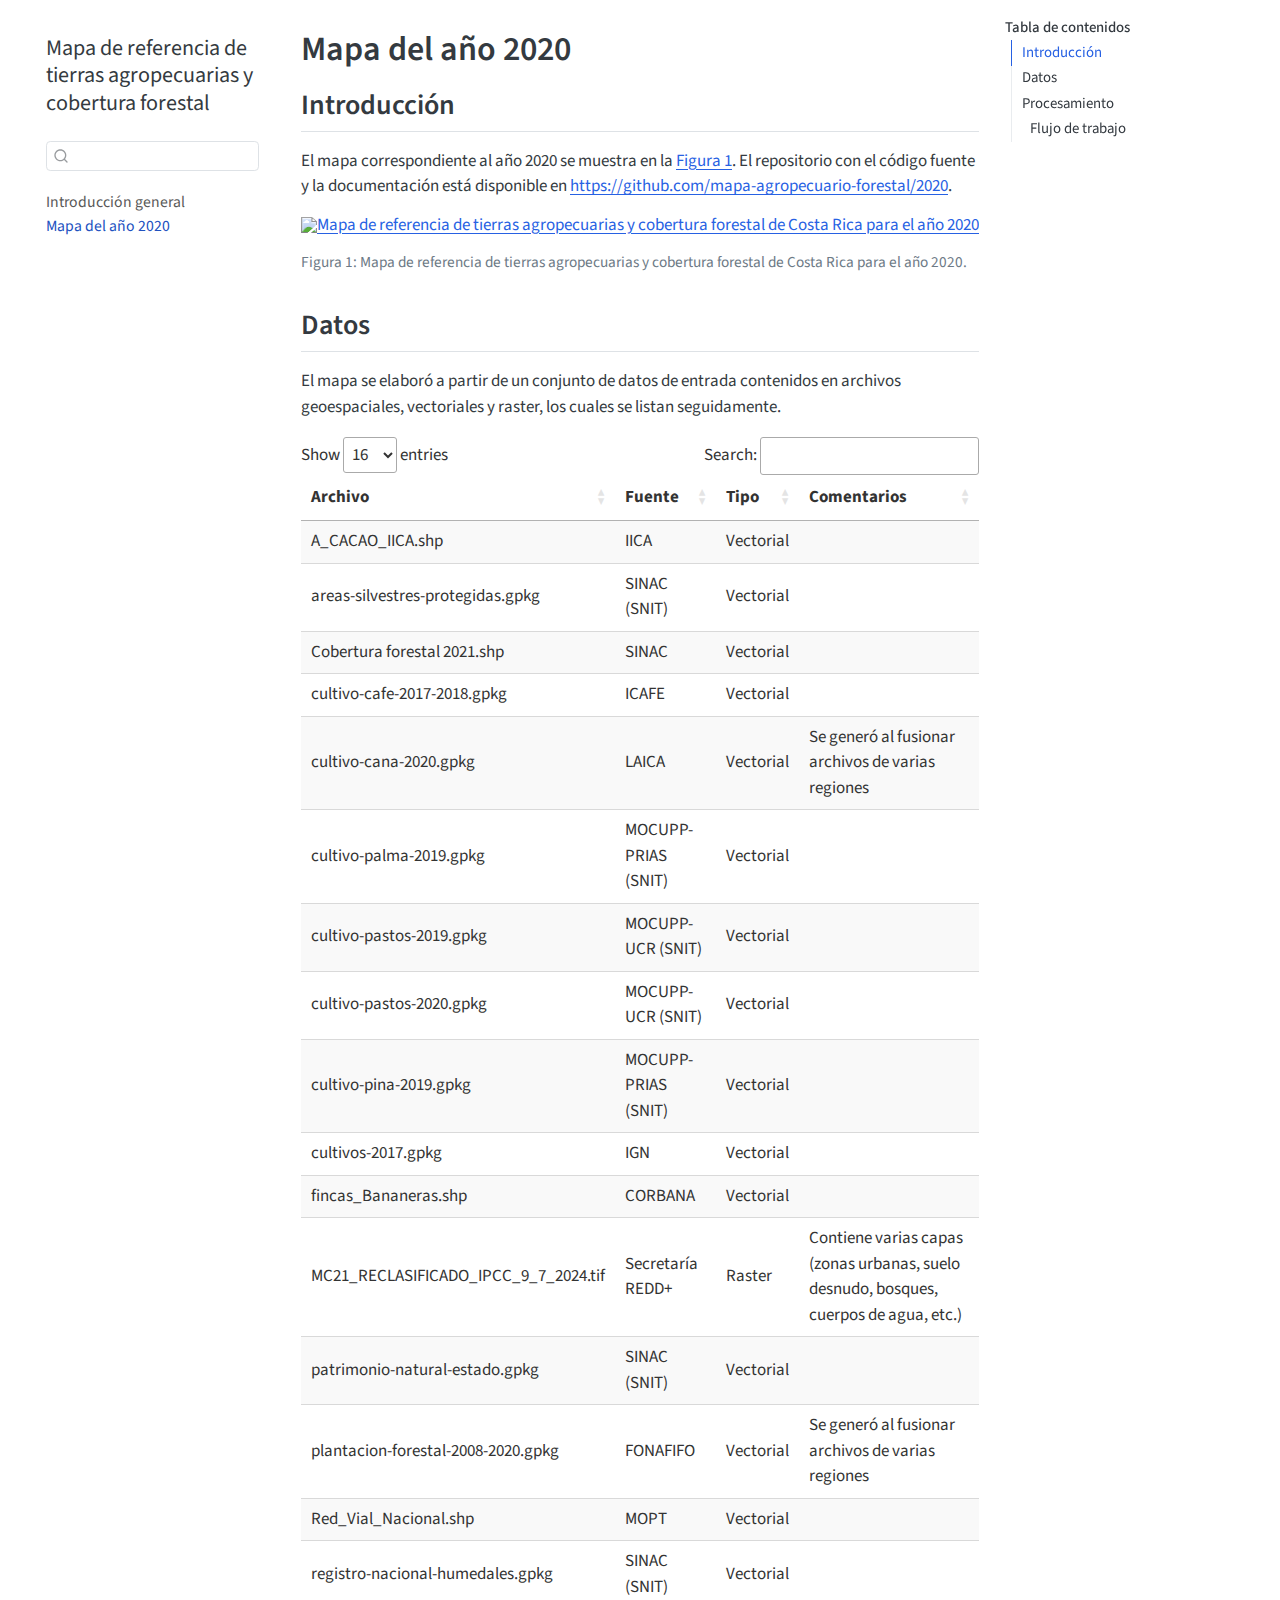
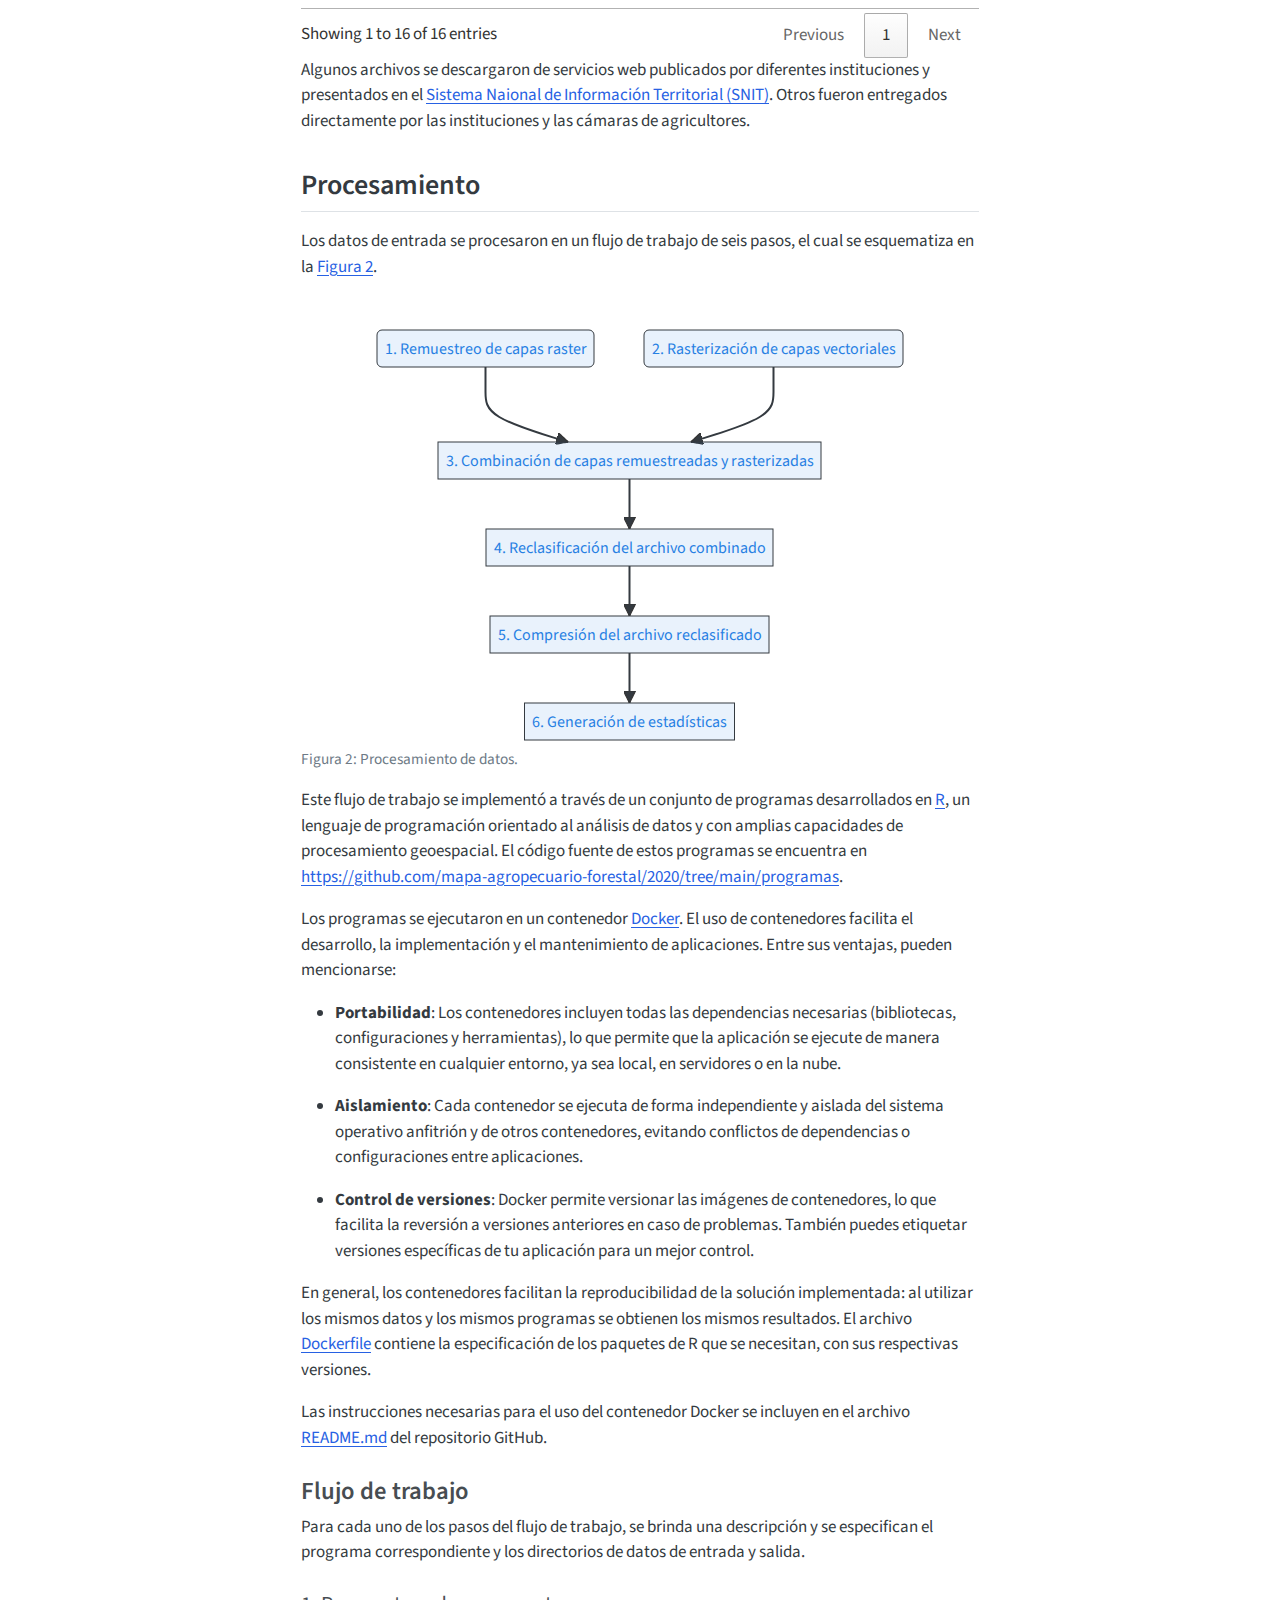
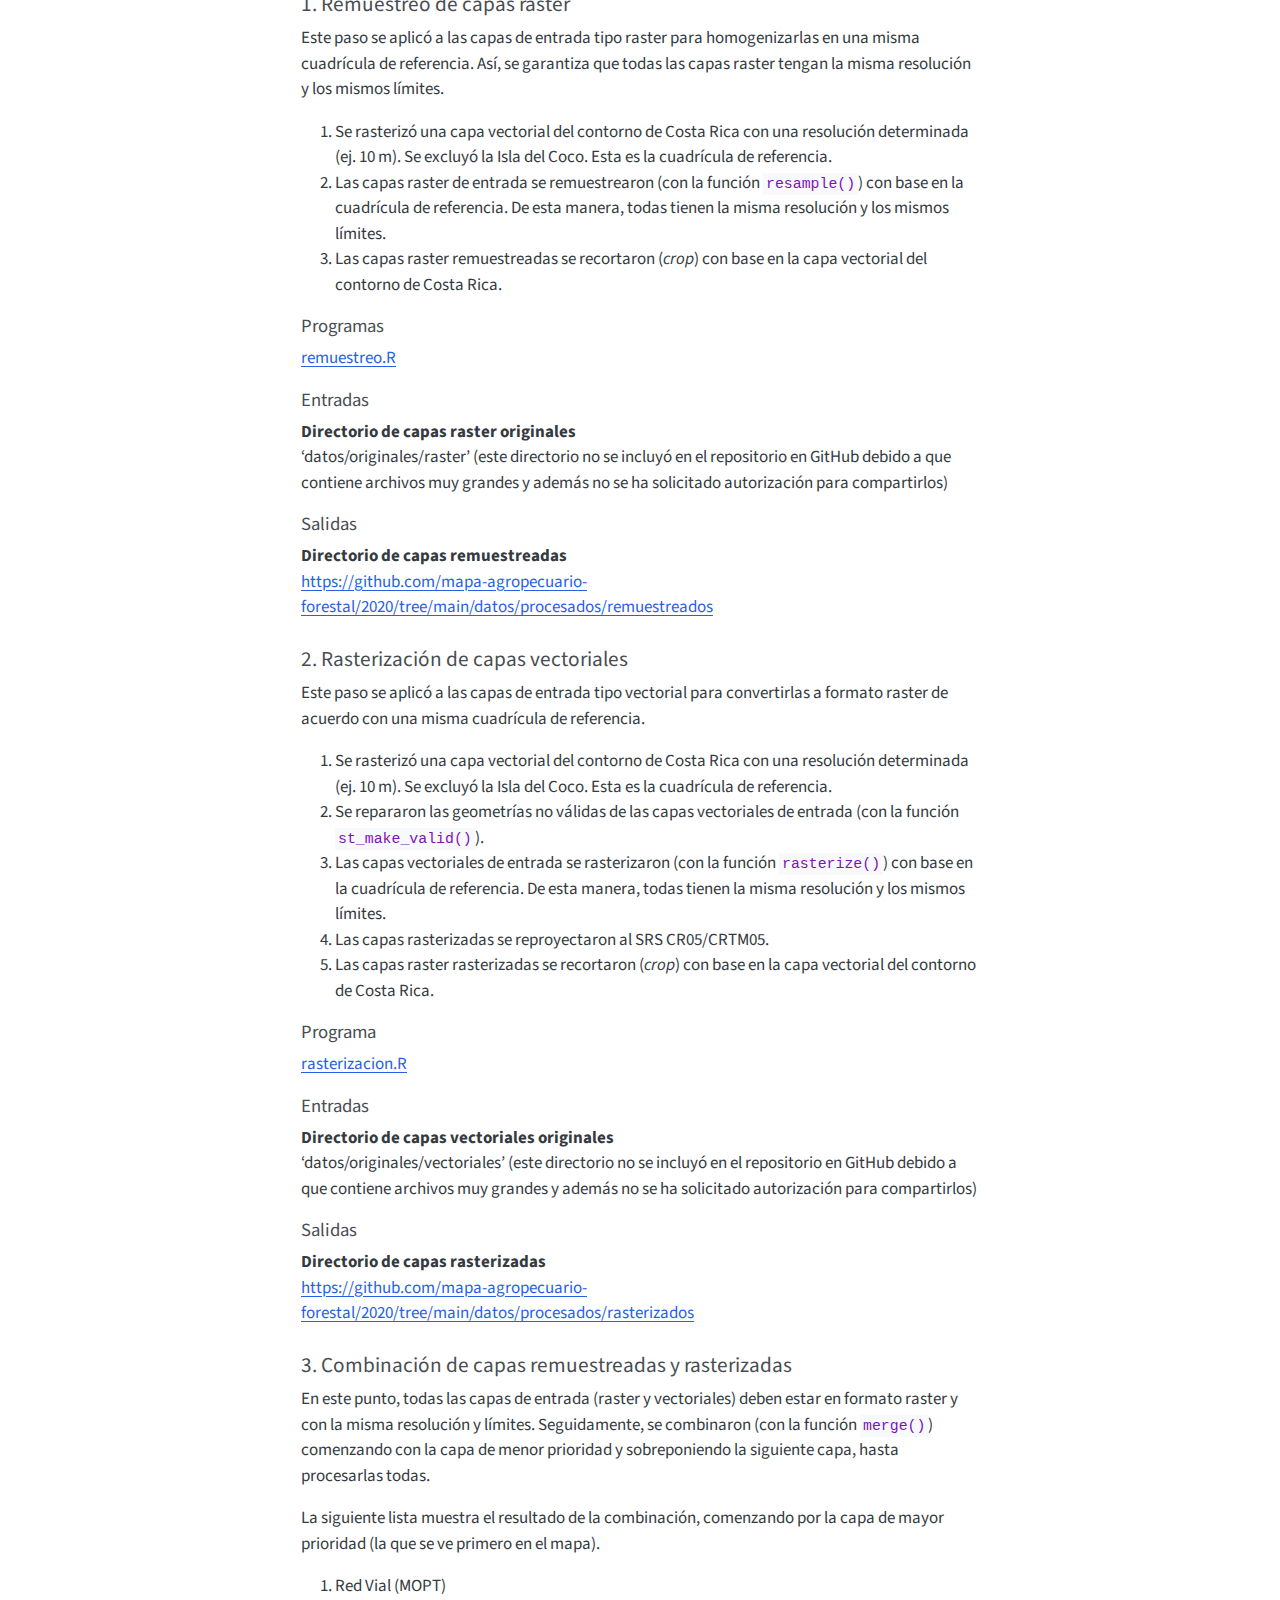
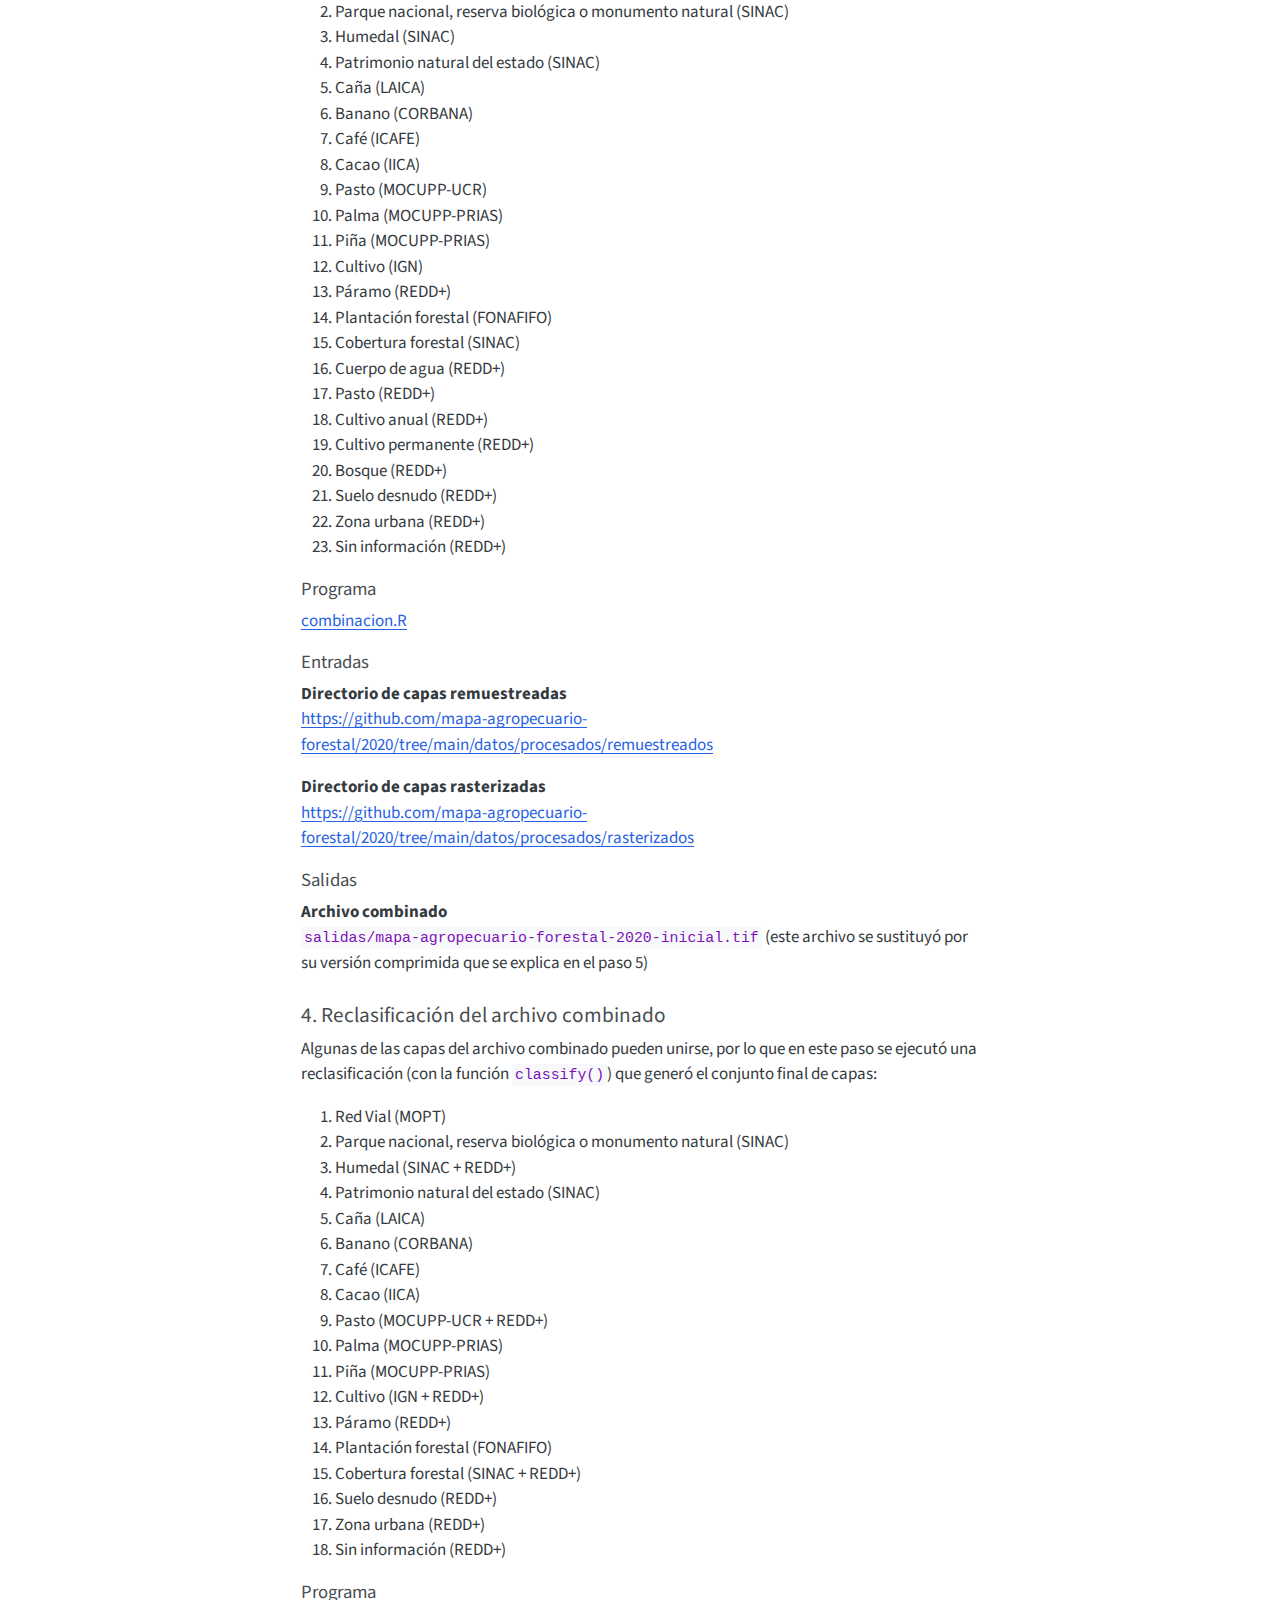
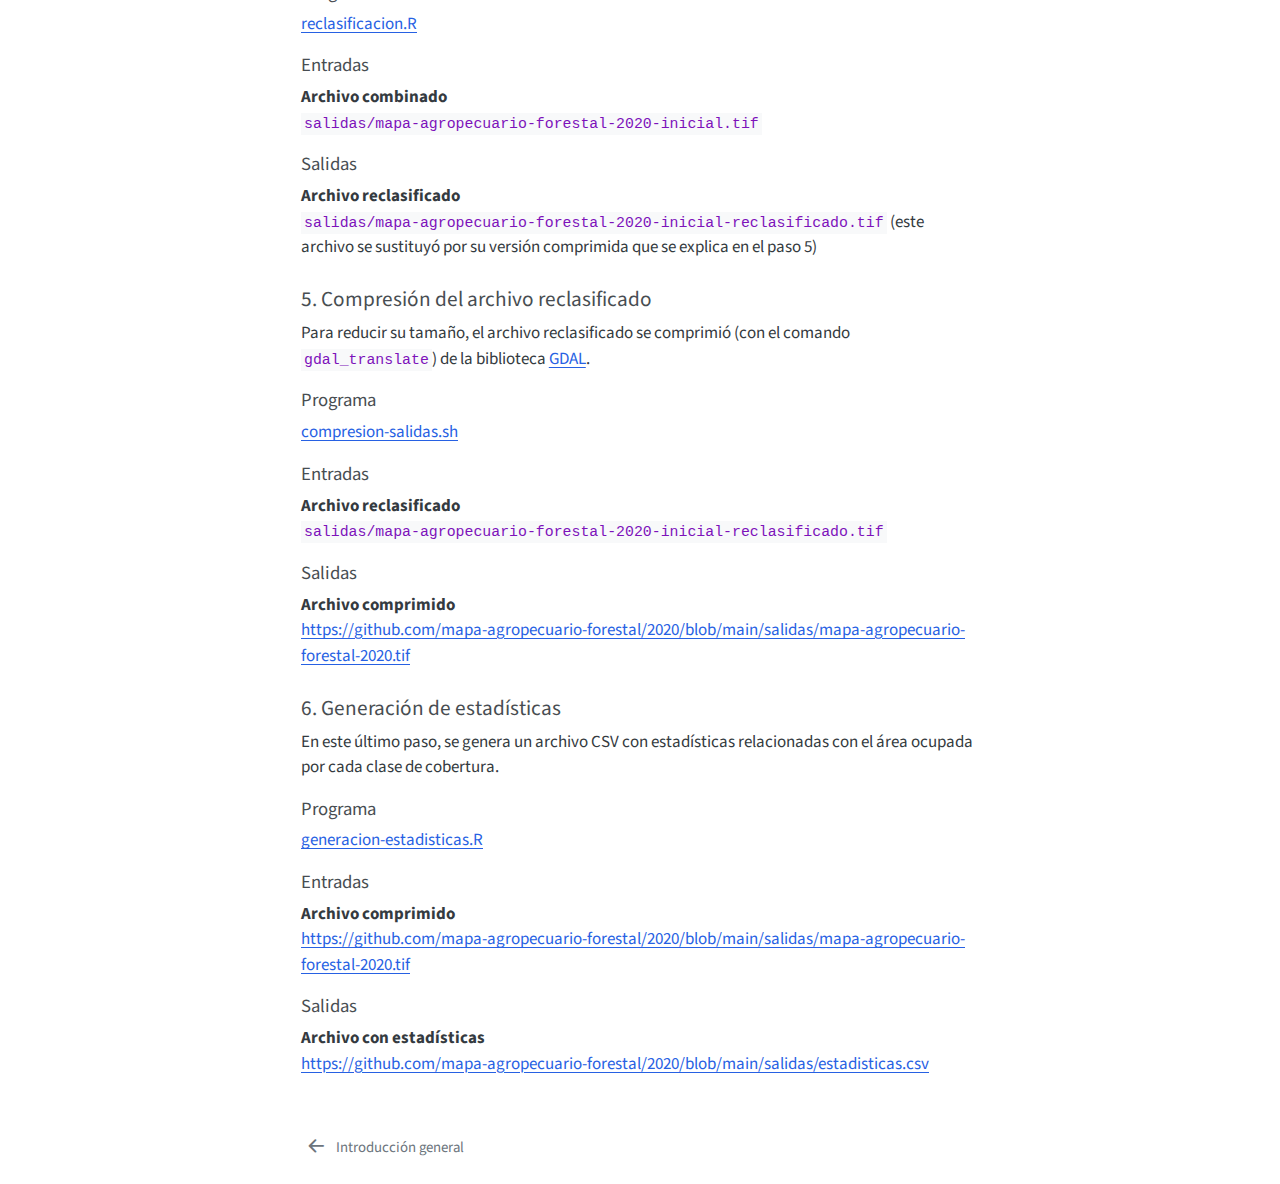
==== docs/2020/index.html @ c2330530 "Commit inicial" ====
<!DOCTYPE html>
<html xmlns="http://www.w3.org/1999/xhtml" lang="es" xml:lang="es"><head>

<meta charset="utf-8">
<meta name="generator" content="quarto-1.5.57">

<meta name="viewport" content="width=device-width, initial-scale=1.0, user-scalable=yes">


<title>Mapa del año 2020 – Mapa de referencia de tierras agropecuarias y cobertura forestal</title>
<style>
code{white-space: pre-wrap;}
span.smallcaps{font-variant: small-caps;}
div.columns{display: flex; gap: min(4vw, 1.5em);}
div.column{flex: auto; overflow-x: auto;}
div.hanging-indent{margin-left: 1.5em; text-indent: -1.5em;}
ul.task-list{list-style: none;}
ul.task-list li input[type="checkbox"] {
  width: 0.8em;
  margin: 0 0.8em 0.2em -1em; /* quarto-specific, see https://github.com/quarto-dev/quarto-cli/issues/4556 */ 
  vertical-align: middle;
}
</style>


<script src="../site_libs/quarto-nav/quarto-nav.js"></script>
<script src="../site_libs/quarto-nav/headroom.min.js"></script>
<script src="../site_libs/clipboard/clipboard.min.js"></script>
<script src="../site_libs/quarto-search/autocomplete.umd.js"></script>
<script src="../site_libs/quarto-search/fuse.min.js"></script>
<script src="../site_libs/quarto-search/quarto-search.js"></script>
<meta name="quarto:offset" content="../">
<link href="../index.html" rel="prev">
<script src="../site_libs/quarto-html/quarto.js"></script>
<script src="../site_libs/quarto-html/popper.min.js"></script>
<script src="../site_libs/quarto-html/tippy.umd.min.js"></script>
<script src="../site_libs/quarto-html/anchor.min.js"></script>
<link href="../site_libs/quarto-html/tippy.css" rel="stylesheet">
<link href="../site_libs/quarto-html/quarto-syntax-highlighting.css" rel="stylesheet" id="quarto-text-highlighting-styles">
<script src="../site_libs/bootstrap/bootstrap.min.js"></script>
<link href="../site_libs/bootstrap/bootstrap-icons.css" rel="stylesheet">
<link href="../site_libs/bootstrap/bootstrap.min.css" rel="stylesheet" id="quarto-bootstrap" data-mode="light">
<script src="../site_libs/quarto-contrib/glightbox/glightbox.min.js"></script>
<link href="../site_libs/quarto-contrib/glightbox/glightbox.min.css" rel="stylesheet">
<link href="../site_libs/quarto-contrib/glightbox/lightbox.css" rel="stylesheet">
<script id="quarto-search-options" type="application/json">{
  "location": "sidebar",
  "copy-button": false,
  "collapse-after": 3,
  "panel-placement": "start",
  "type": "textbox",
  "limit": 50,
  "keyboard-shortcut": [
    "f",
    "/",
    "s"
  ],
  "show-item-context": false,
  "language": {
    "search-no-results-text": "Sin resultados",
    "search-matching-documents-text": "documentos encontrados",
    "search-copy-link-title": "Copiar el enlace en la búsqueda",
    "search-hide-matches-text": "Ocultar resultados adicionales",
    "search-more-match-text": "resultado adicional en este documento",
    "search-more-matches-text": "resultados adicionales en este documento",
    "search-clear-button-title": "Borrar",
    "search-text-placeholder": "",
    "search-detached-cancel-button-title": "Cancelar",
    "search-submit-button-title": "Enviar",
    "search-label": "Buscar"
  }
}</script>
<script src="../site_libs/quarto-diagram/mermaid.min.js"></script>
<script src="../site_libs/quarto-diagram/mermaid-init.js"></script>
<link href="../site_libs/quarto-diagram/mermaid.css" rel="stylesheet">
<link href="../site_libs/htmltools-fill-0.5.8.1/fill.css" rel="stylesheet">
<script src="../site_libs/htmlwidgets-1.6.4/htmlwidgets.js"></script>
<link href="../site_libs/datatables-css-0.0.0/datatables-crosstalk.css" rel="stylesheet">
<script src="../site_libs/datatables-binding-0.33/datatables.js"></script>
<script src="../site_libs/jquery-3.6.0/jquery-3.6.0.min.js"></script>
<link href="../site_libs/dt-core-1.13.6/css/jquery.dataTables.min.css" rel="stylesheet">
<link href="../site_libs/dt-core-1.13.6/css/jquery.dataTables.extra.css" rel="stylesheet">
<script src="../site_libs/dt-core-1.13.6/js/jquery.dataTables.min.js"></script>
<link href="../site_libs/crosstalk-1.2.1/css/crosstalk.min.css" rel="stylesheet">
<script src="../site_libs/crosstalk-1.2.1/js/crosstalk.min.js"></script>


</head>

<body class="nav-sidebar floating">

<div id="quarto-search-results"></div>
  <header id="quarto-header" class="headroom fixed-top">
  <nav class="quarto-secondary-nav">
    <div class="container-fluid d-flex">
      <button type="button" class="quarto-btn-toggle btn" data-bs-toggle="collapse" role="button" data-bs-target=".quarto-sidebar-collapse-item" aria-controls="quarto-sidebar" aria-expanded="false" aria-label="Alternar barra lateral" onclick="if (window.quartoToggleHeadroom) { window.quartoToggleHeadroom(); }">
        <i class="bi bi-layout-text-sidebar-reverse"></i>
      </button>
        <nav class="quarto-page-breadcrumbs" aria-label="breadcrumb"><ol class="breadcrumb"><li class="breadcrumb-item"><a href="../2020/index.html">Mapa del año 2020</a></li></ol></nav>
        <a class="flex-grow-1" role="navigation" data-bs-toggle="collapse" data-bs-target=".quarto-sidebar-collapse-item" aria-controls="quarto-sidebar" aria-expanded="false" aria-label="Alternar barra lateral" onclick="if (window.quartoToggleHeadroom) { window.quartoToggleHeadroom(); }">      
        </a>
      <button type="button" class="btn quarto-search-button" aria-label="Buscar" onclick="window.quartoOpenSearch();">
        <i class="bi bi-search"></i>
      </button>
    </div>
  </nav>
</header>
<!-- content -->
<div id="quarto-content" class="quarto-container page-columns page-rows-contents page-layout-article">
<!-- sidebar -->
  <nav id="quarto-sidebar" class="sidebar collapse collapse-horizontal quarto-sidebar-collapse-item sidebar-navigation floating overflow-auto">
    <div class="pt-lg-2 mt-2 text-left sidebar-header">
    <div class="sidebar-title mb-0 py-0">
      <a href="../">Mapa de referencia de tierras agropecuarias y cobertura forestal</a> 
    </div>
      </div>
        <div class="mt-2 flex-shrink-0 align-items-center">
        <div class="sidebar-search">
        <div id="quarto-search" class="" title="Buscar"></div>
        </div>
        </div>
    <div class="sidebar-menu-container"> 
    <ul class="list-unstyled mt-1">
        <li class="sidebar-item">
  <div class="sidebar-item-container"> 
  <a href="../index.html" class="sidebar-item-text sidebar-link">
 <span class="menu-text">Introducción general</span></a>
  </div>
</li>
        <li class="sidebar-item">
  <div class="sidebar-item-container"> 
  <a href="../2020/index.html" class="sidebar-item-text sidebar-link active">
 <span class="menu-text">Mapa del año 2020</span></a>
  </div>
</li>
    </ul>
    </div>
</nav>
<div id="quarto-sidebar-glass" class="quarto-sidebar-collapse-item" data-bs-toggle="collapse" data-bs-target=".quarto-sidebar-collapse-item"></div>
<!-- margin-sidebar -->
    <div id="quarto-margin-sidebar" class="sidebar margin-sidebar">
        <nav id="TOC" role="doc-toc" class="toc-active" data-toc-expanded="4">
    <h2 id="toc-title">Tabla de contenidos</h2>
   
  <ul>
  <li><a href="#introducción" id="toc-introducción" class="nav-link active" data-scroll-target="#introducción">Introducción</a></li>
  <li><a href="#datos" id="toc-datos" class="nav-link" data-scroll-target="#datos">Datos</a></li>
  <li><a href="#procesamiento" id="toc-procesamiento" class="nav-link" data-scroll-target="#procesamiento">Procesamiento</a>
  <ul class="collapse">
  <li><a href="#flujo-de-trabajo" id="toc-flujo-de-trabajo" class="nav-link" data-scroll-target="#flujo-de-trabajo">Flujo de trabajo</a></li>
  </ul></li>
  </ul>
</nav>
    </div>
<!-- main -->
<main class="content" id="quarto-document-content">

<header id="title-block-header" class="quarto-title-block default">
<div class="quarto-title">
<h1 class="title">Mapa del año 2020</h1>
</div>



<div class="quarto-title-meta">

    
  
    
  </div>
  


</header>


<section id="introducción" class="level2 unnumbered">
<h2 class="unnumbered anchored" data-anchor-id="introducción">Introducción</h2>
<p>El mapa correspondiente al año 2020 se muestra en la <a href="#fig-mapa-agropecuario-forestal-2020" class="quarto-xref">Figura&nbsp;<span>1</span></a>. El repositorio con el código fuente y la documentación está disponible en <a href="https://github.com/mapa-agropecuario-forestal/2020">https://github.com/mapa-agropecuario-forestal/2020</a>.</p>
<div id="fig-mapa-agropecuario-forestal-2020" class="lightbox quarto-float quarto-figure quarto-figure-center anchored" alt="Mapa de referencia de tierras agropecuarias y cobertura forestal de Costa Rica para el año 2020" data-fig-align="center">
<figure class="quarto-float quarto-float-fig figure">
<div aria-describedby="fig-mapa-agropecuario-forestal-2020-caption-0ceaefa1-69ba-4598-a22c-09a6ac19f8ca">
<a href="https://raw.githubusercontent.com/mapa-agropecuario-forestal/2020/main/salidas/mapa-agropecuario-forestal-2020.png" class="lightbox" data-gallery="quarto-lightbox-gallery-1" title="Figura&nbsp;1: Mapa de referencia de tierras agropecuarias y cobertura forestal de Costa Rica para el año 2020."><img src="https://raw.githubusercontent.com/mapa-agropecuario-forestal/2020/main/salidas/mapa-agropecuario-forestal-2020.png" class="img-fluid quarto-figure quarto-figure-center figure-img" alt="Mapa de referencia de tierras agropecuarias y cobertura forestal de Costa Rica para el año 2020"></a>
</div>
<figcaption class="quarto-float-caption-bottom quarto-float-caption quarto-float-fig" id="fig-mapa-agropecuario-forestal-2020-caption-0ceaefa1-69ba-4598-a22c-09a6ac19f8ca">
Figura&nbsp;1: Mapa de referencia de tierras agropecuarias y cobertura forestal de Costa Rica para el año 2020.
</figcaption>
</figure>
</div>
</section>
<section id="datos" class="level2 unnumbered">
<h2 class="unnumbered anchored" data-anchor-id="datos">Datos</h2>
<p>El mapa se elaboró a partir de un conjunto de datos de entrada contenidos en archivos geoespaciales, vectoriales y raster, los cuales se listan seguidamente.</p>
<div class="cell">
<div class="cell-output-display">
<div class="datatables html-widget html-fill-item" id="htmlwidget-668ddc3cd99567286a13" style="width:100%;height:auto;"></div>
<script type="application/json" data-for="htmlwidget-668ddc3cd99567286a13">{"x":{"filter":"none","vertical":false,"data":[["A_CACAO_IICA.shp","areas-silvestres-protegidas.gpkg","Cobertura forestal 2021.shp","cultivo-cafe-2017-2018.gpkg","cultivo-cana-2020.gpkg","cultivo-palma-2019.gpkg","cultivo-pastos-2019.gpkg","cultivo-pastos-2020.gpkg","cultivo-pina-2019.gpkg","cultivos-2017.gpkg","fincas_Bananeras.shp","MC21_RECLASIFICADO_IPCC_9_7_2024.tif","patrimonio-natural-estado.gpkg","plantacion-forestal-2008-2020.gpkg","Red_Vial_Nacional.shp","registro-nacional-humedales.gpkg"],["IICA","SINAC (SNIT)","SINAC","ICAFE","LAICA","MOCUPP-PRIAS (SNIT)","MOCUPP-UCR (SNIT)","MOCUPP-UCR (SNIT)","MOCUPP-PRIAS (SNIT)","IGN","CORBANA","Secretaría REDD+","SINAC (SNIT)","FONAFIFO","MOPT","SINAC (SNIT)"],["Vectorial","Vectorial","Vectorial","Vectorial","Vectorial","Vectorial","Vectorial","Vectorial","Vectorial","Vectorial","Vectorial","Raster","Vectorial","Vectorial","Vectorial","Vectorial"],["","","","","Se generó al fusionar archivos de varias regiones","","","","","","","Contiene varias capas (zonas urbanas, suelo desnudo, bosques, cuerpos de agua, etc.)","","Se generó al fusionar archivos de varias regiones","",""]],"container":"<table class=\"display\">\n  <thead>\n    <tr>\n      <th>Archivo<\/th>\n      <th>Fuente<\/th>\n      <th>Tipo<\/th>\n      <th>Comentarios<\/th>\n    <\/tr>\n  <\/thead>\n<\/table>","options":{"pageLength":16,"language":{"url":"//cdn.datatables.net/plug-ins/1.10.11/i18n/Spanish.json"},"columnDefs":[{"name":"Archivo","targets":0},{"name":"Fuente","targets":1},{"name":"Tipo","targets":2},{"name":"Comentarios","targets":3}],"order":[],"autoWidth":false,"orderClasses":false,"lengthMenu":[10,16,25,50,100]}},"evals":[],"jsHooks":[]}</script>
</div>
</div>
<p>Algunos archivos se descargaron de servicios web publicados por diferentes instituciones y presentados en el <a href="https://www.snitcr.go.cr/">Sistema Naional de Información Territorial (SNIT)</a>. Otros fueron entregados directamente por las instituciones y las cámaras de agricultores.</p>
</section>
<section id="procesamiento" class="level2 unnumbered">
<h2 class="unnumbered anchored" data-anchor-id="procesamiento">Procesamiento</h2>
<p>Los datos de entrada se procesaron en un flujo de trabajo de seis pasos, el cual se esquematiza en la <a href="#fig-procesamiento" class="quarto-xref">Figura&nbsp;<span>2</span></a>.</p>
<div class="cell" data-layout-align="default">
<div class="cell-output-display">
<div id="fig-procesamiento" class="quarto-float quarto-figure quarto-figure-center anchored">
<figure class="quarto-float quarto-float-fig figure">
<div aria-describedby="fig-procesamiento-caption-0ceaefa1-69ba-4598-a22c-09a6ac19f8ca">
<div>
<pre class="mermaid mermaid-js" data-label="fig-procesamiento">flowchart TB
    subgraph Procesos_1_2 [ ]
      direction LR
      A("1. Remuestreo de capas raster")
      B("2. Rasterización de capas vectoriales")
    end

    style Procesos_1_2 fill:none,stroke:none

    A --&gt; C["3. Combinación de capas remuestreadas y rasterizadas"]
    B --&gt; C
    C --&gt; D["4. Reclasificación del archivo combinado"]
    D --&gt; E["5. Compresión del archivo reclasificado"]
    E --&gt; F["6. Generación de estadísticas"]
</pre>
</div>
</div>
<figcaption class="quarto-float-caption-bottom quarto-float-caption quarto-float-fig" id="fig-procesamiento-caption-0ceaefa1-69ba-4598-a22c-09a6ac19f8ca">
Figura&nbsp;2: Procesamiento de datos.
</figcaption>
</figure>
</div>
</div>
</div>
<p>Este flujo de trabajo se implementó a través de un conjunto de programas desarrollados en <a href="https://www.r-project.org/">R</a>, un lenguaje de programación orientado al análisis de datos y con amplias capacidades de procesamiento geoespacial. El código fuente de estos programas se encuentra en <a href="https://github.com/mapa-agropecuario-forestal/2020/tree/main/programas" class="uri">https://github.com/mapa-agropecuario-forestal/2020/tree/main/programas</a>.</p>
<p>Los programas se ejecutaron en un contenedor <a href="https://www.docker.com/">Docker</a>. El uso de contenedores facilita el desarrollo, la implementación y el mantenimiento de aplicaciones. Entre sus ventajas, pueden mencionarse:</p>
<ul>
<li><p><strong>Portabilidad</strong>: Los contenedores incluyen todas las dependencias necesarias (bibliotecas, configuraciones y herramientas), lo que permite que la aplicación se ejecute de manera consistente en cualquier entorno, ya sea local, en servidores o en la nube.</p></li>
<li><p><strong>Aislamiento</strong>: Cada contenedor se ejecuta de forma independiente y aislada del sistema operativo anfitrión y de otros contenedores, evitando conflictos de dependencias o configuraciones entre aplicaciones.</p></li>
<li><p><strong>Control de versiones</strong>: Docker permite versionar las imágenes de contenedores, lo que facilita la reversión a versiones anteriores en caso de problemas. También puedes etiquetar versiones específicas de tu aplicación para un mejor control.</p></li>
</ul>
<p>En general, los contenedores facilitan la reproducibilidad de la solución implementada: al utilizar los mismos datos y los mismos programas se obtienen los mismos resultados. El archivo <a href="https://github.com/mapa-agropecuario-forestal/2020/blob/main/Dockerfile">Dockerfile</a> contiene la especificación de los paquetes de R que se necesitan, con sus respectivas versiones.</p>
<p>Las instrucciones necesarias para el uso del contenedor Docker se incluyen en el archivo <a href="https://github.com/mapa-agropecuario-forestal/2020/blob/main/README.md#manejo-del-contenedor-docker">README.md</a> del repositorio GitHub.</p>
<section id="flujo-de-trabajo" class="level3">
<h3 class="anchored" data-anchor-id="flujo-de-trabajo">Flujo de trabajo</h3>
<p>Para cada uno de los pasos del flujo de trabajo, se brinda una descripción y se especifican el programa correspondiente y los directorios de datos de entrada y salida.</p>
<section id="remuestreo-de-capas-raster" class="level4">
<h4 class="anchored" data-anchor-id="remuestreo-de-capas-raster">1. Remuestreo de capas raster</h4>
<p>Este paso se aplicó a las capas de entrada tipo raster para homogenizarlas en una misma cuadrícula de referencia. Así, se garantiza que todas las capas raster tengan la misma resolución y los mismos límites.</p>
<ol type="1">
<li>Se rasterizó una capa vectorial del contorno de Costa Rica con una resolución determinada (ej. 10 m). Se excluyó la Isla del Coco. Esta es la cuadrícula de referencia.</li>
<li>Las capas raster de entrada se remuestrearon (con la función <code>resample()</code>) con base en la cuadrícula de referencia. De esta manera, todas tienen la misma resolución y los mismos límites.</li>
<li>Las capas raster remuestreadas se recortaron (<em>crop</em>) con base en la capa vectorial del contorno de Costa Rica.</li>
</ol>
<section id="programas" class="level5">
<h5 class="anchored" data-anchor-id="programas">Programas</h5>
<p><a href="https://github.com/mapa-agropecuario-forestal/2020/blob/main/programas/remuestreo.R">remuestreo.R</a></p>
</section>
<section id="entradas" class="level5">
<h5 class="anchored" data-anchor-id="entradas">Entradas</h5>
<p><strong>Directorio de capas raster originales</strong><br>
‘datos/originales/raster’ (este directorio no se incluyó en el repositorio en GitHub debido a que contiene archivos muy grandes y además no se ha solicitado autorización para compartirlos)</p>
</section>
<section id="salidas" class="level5">
<h5 class="anchored" data-anchor-id="salidas">Salidas</h5>
<p><strong>Directorio de capas remuestreadas</strong><br>
<a href="https://github.com/mapa-agropecuario-forestal/2020/tree/main/datos/procesados/remuestreados" class="uri">https://github.com/mapa-agropecuario-forestal/2020/tree/main/datos/procesados/remuestreados</a></p>
</section>
</section>
<section id="rasterización-de-capas-vectoriales" class="level4">
<h4 class="anchored" data-anchor-id="rasterización-de-capas-vectoriales">2. Rasterización de capas vectoriales</h4>
<p>Este paso se aplicó a las capas de entrada tipo vectorial para convertirlas a formato raster de acuerdo con una misma cuadrícula de referencia.</p>
<ol type="1">
<li>Se rasterizó una capa vectorial del contorno de Costa Rica con una resolución determinada (ej. 10 m). Se excluyó la Isla del Coco. Esta es la cuadrícula de referencia.</li>
<li>Se repararon las geometrías no válidas de las capas vectoriales de entrada (con la función <code>st_make_valid()</code>).</li>
<li>Las capas vectoriales de entrada se rasterizaron (con la función <code>rasterize()</code>) con base en la cuadrícula de referencia. De esta manera, todas tienen la misma resolución y los mismos límites.</li>
<li>Las capas rasterizadas se reproyectaron al SRS CR05/CRTM05.</li>
<li>Las capas raster rasterizadas se recortaron (<em>crop</em>) con base en la capa vectorial del contorno de Costa Rica.</li>
</ol>
<section id="programa" class="level5">
<h5 class="anchored" data-anchor-id="programa">Programa</h5>
<p><a href="https://github.com/mapa-agropecuario-forestal/2020/blob/main/programas/rasterizacion.R">rasterizacion.R</a></p>
</section>
<section id="entradas-1" class="level5">
<h5 class="anchored" data-anchor-id="entradas-1">Entradas</h5>
<p><strong>Directorio de capas vectoriales originales</strong><br>
‘datos/originales/vectoriales’ (este directorio no se incluyó en el repositorio en GitHub debido a que contiene archivos muy grandes y además no se ha solicitado autorización para compartirlos)</p>
</section>
<section id="salidas-1" class="level5">
<h5 class="anchored" data-anchor-id="salidas-1">Salidas</h5>
<p><strong>Directorio de capas rasterizadas</strong><br>
<a href="https://github.com/mapa-agropecuario-forestal/2020/tree/main/datos/procesados/rasterizados" class="uri">https://github.com/mapa-agropecuario-forestal/2020/tree/main/datos/procesados/rasterizados</a></p>
</section>
</section>
<section id="combinación-de-capas-remuestreadas-y-rasterizadas" class="level4">
<h4 class="anchored" data-anchor-id="combinación-de-capas-remuestreadas-y-rasterizadas">3. Combinación de capas remuestreadas y rasterizadas</h4>
<p>En este punto, todas las capas de entrada (raster y vectoriales) deben estar en formato raster y con la misma resolución y límites. Seguidamente, se combinaron (con la función <code>merge()</code>) comenzando con la capa de menor prioridad y sobreponiendo la siguiente capa, hasta procesarlas todas.</p>
<p>La siguiente lista muestra el resultado de la combinación, comenzando por la capa de mayor prioridad (la que se ve primero en el mapa).</p>
<ol type="1">
<li>Red Vial (MOPT)</li>
<li>Parque nacional, reserva biológica o monumento natural (SINAC)</li>
<li>Humedal (SINAC)</li>
<li>Patrimonio natural del estado (SINAC)</li>
<li>Caña (LAICA)</li>
<li>Banano (CORBANA)</li>
<li>Café (ICAFE)</li>
<li>Cacao (IICA)</li>
<li>Pasto (MOCUPP-UCR)</li>
<li>Palma (MOCUPP-PRIAS)</li>
<li>Piña (MOCUPP-PRIAS)</li>
<li>Cultivo (IGN)</li>
<li>Páramo (REDD+)</li>
<li>Plantación forestal (FONAFIFO)</li>
<li>Cobertura forestal (SINAC)</li>
<li>Cuerpo de agua (REDD+)</li>
<li>Pasto (REDD+)</li>
<li>Cultivo anual (REDD+)</li>
<li>Cultivo permanente (REDD+)</li>
<li>Bosque (REDD+)</li>
<li>Suelo desnudo (REDD+)</li>
<li>Zona urbana (REDD+)</li>
<li>Sin información (REDD+)</li>
</ol>
<section id="programa-1" class="level5">
<h5 class="anchored" data-anchor-id="programa-1">Programa</h5>
<p><a href="https://github.com/mapa-agropecuario-forestal/2020/blob/main/programas/combinacion.R">combinacion.R</a></p>
</section>
<section id="entradas-2" class="level5">
<h5 class="anchored" data-anchor-id="entradas-2">Entradas</h5>
<p><strong>Directorio de capas remuestreadas</strong><br>
<a href="https://github.com/mapa-agropecuario-forestal/2020/tree/main/datos/procesados/remuestreados" class="uri">https://github.com/mapa-agropecuario-forestal/2020/tree/main/datos/procesados/remuestreados</a></p>
<p><strong>Directorio de capas rasterizadas</strong><br>
<a href="https://github.com/mapa-agropecuario-forestal/2020/tree/main/datos/procesados/rasterizados" class="uri">https://github.com/mapa-agropecuario-forestal/2020/tree/main/datos/procesados/rasterizados</a></p>
</section>
<section id="salidas-2" class="level5">
<h5 class="anchored" data-anchor-id="salidas-2">Salidas</h5>
<p><strong>Archivo combinado</strong><br>
<code>salidas/mapa-agropecuario-forestal-2020-inicial.tif</code> (este archivo se sustituyó por su versión comprimida que se explica en el paso 5)</p>
</section>
</section>
<section id="reclasificación-del-archivo-combinado" class="level4">
<h4 class="anchored" data-anchor-id="reclasificación-del-archivo-combinado">4. Reclasificación del archivo combinado</h4>
<p>Algunas de las capas del archivo combinado pueden unirse, por lo que en este paso se ejecutó una reclasificación (con la función <code>classify()</code>) que generó el conjunto final de capas:</p>
<ol type="1">
<li>Red Vial (MOPT)</li>
<li>Parque nacional, reserva biológica o monumento natural (SINAC)</li>
<li>Humedal (SINAC + REDD+)</li>
<li>Patrimonio natural del estado (SINAC)</li>
<li>Caña (LAICA)</li>
<li>Banano (CORBANA)</li>
<li>Café (ICAFE)</li>
<li>Cacao (IICA)</li>
<li>Pasto (MOCUPP-UCR + REDD+)</li>
<li>Palma (MOCUPP-PRIAS)</li>
<li>Piña (MOCUPP-PRIAS)</li>
<li>Cultivo (IGN + REDD+)</li>
<li>Páramo (REDD+)</li>
<li>Plantación forestal (FONAFIFO)</li>
<li>Cobertura forestal (SINAC + REDD+)</li>
<li>Suelo desnudo (REDD+)</li>
<li>Zona urbana (REDD+)</li>
<li>Sin información (REDD+)</li>
</ol>
<section id="programa-2" class="level5">
<h5 class="anchored" data-anchor-id="programa-2">Programa</h5>
<p><a href="https://github.com/mapa-agropecuario-forestal/2020/blob/main/programas/reclasificacion.R">reclasificacion.R</a></p>
</section>
<section id="entradas-3" class="level5">
<h5 class="anchored" data-anchor-id="entradas-3">Entradas</h5>
<p><strong>Archivo combinado</strong><br>
<code>salidas/mapa-agropecuario-forestal-2020-inicial.tif</code></p>
</section>
<section id="salidas-3" class="level5">
<h5 class="anchored" data-anchor-id="salidas-3">Salidas</h5>
<p><strong>Archivo reclasificado</strong><br>
<code>salidas/mapa-agropecuario-forestal-2020-inicial-reclasificado.tif</code> (este archivo se sustituyó por su versión comprimida que se explica en el paso 5)</p>
</section>
</section>
<section id="compresión-del-archivo-reclasificado" class="level4">
<h4 class="anchored" data-anchor-id="compresión-del-archivo-reclasificado">5. Compresión del archivo reclasificado</h4>
<p>Para reducir su tamaño, el archivo reclasificado se comprimió (con el comando <code>gdal_translate</code>) de la biblioteca <a href="https://gdal.org/">GDAL</a>.</p>
<section id="programa-3" class="level5">
<h5 class="anchored" data-anchor-id="programa-3">Programa</h5>
<p><a href="https://github.com/mapa-agropecuario-forestal/2020/blob/main/programas/compresion-salidas.sh">compresion-salidas.sh</a></p>
</section>
<section id="entradas-4" class="level5">
<h5 class="anchored" data-anchor-id="entradas-4">Entradas</h5>
<p><strong>Archivo reclasificado</strong><br>
<code>salidas/mapa-agropecuario-forestal-2020-inicial-reclasificado.tif</code></p>
</section>
<section id="salidas-4" class="level5">
<h5 class="anchored" data-anchor-id="salidas-4">Salidas</h5>
<p><strong>Archivo comprimido</strong><br>
<a href="https://github.com/mapa-agropecuario-forestal/2020/blob/main/salidas/mapa-agropecuario-forestal-2020.tif" class="uri">https://github.com/mapa-agropecuario-forestal/2020/blob/main/salidas/mapa-agropecuario-forestal-2020.tif</a></p>
</section>
</section>
<section id="generación-de-estadísticas" class="level4">
<h4 class="anchored" data-anchor-id="generación-de-estadísticas">6. Generación de estadísticas</h4>
<p>En este último paso, se genera un archivo CSV con estadísticas relacionadas con el área ocupada por cada clase de cobertura.</p>
<section id="programa-4" class="level5">
<h5 class="anchored" data-anchor-id="programa-4">Programa</h5>
<p><a href="https://github.com/mapa-agropecuario-forestal/2020/blob/main/programas/generacion-estadisticas.R">generacion-estadisticas.R</a></p>
</section>
<section id="entradas-5" class="level5">
<h5 class="anchored" data-anchor-id="entradas-5">Entradas</h5>
<p><strong>Archivo comprimido</strong><br>
<a href="https://github.com/mapa-agropecuario-forestal/2020/blob/main/salidas/mapa-agropecuario-forestal-2020.tif" class="uri">https://github.com/mapa-agropecuario-forestal/2020/blob/main/salidas/mapa-agropecuario-forestal-2020.tif</a></p>
</section>
<section id="salidas-5" class="level5">
<h5 class="anchored" data-anchor-id="salidas-5">Salidas</h5>
<p><strong>Archivo con estadísticas</strong><br>
<a href="https://github.com/mapa-agropecuario-forestal/2020/blob/main/salidas/estadisticas.csv" class="uri">https://github.com/mapa-agropecuario-forestal/2020/blob/main/salidas/estadisticas.csv</a></p>


</section>
</section>
</section>
</section>

</main> <!-- /main -->
<script id="quarto-html-after-body" type="application/javascript">
window.document.addEventListener("DOMContentLoaded", function (event) {
  const toggleBodyColorMode = (bsSheetEl) => {
    const mode = bsSheetEl.getAttribute("data-mode");
    const bodyEl = window.document.querySelector("body");
    if (mode === "dark") {
      bodyEl.classList.add("quarto-dark");
      bodyEl.classList.remove("quarto-light");
    } else {
      bodyEl.classList.add("quarto-light");
      bodyEl.classList.remove("quarto-dark");
    }
  }
  const toggleBodyColorPrimary = () => {
    const bsSheetEl = window.document.querySelector("link#quarto-bootstrap");
    if (bsSheetEl) {
      toggleBodyColorMode(bsSheetEl);
    }
  }
  toggleBodyColorPrimary();  
  const icon = "";
  const anchorJS = new window.AnchorJS();
  anchorJS.options = {
    placement: 'right',
    icon: icon
  };
  anchorJS.add('.anchored');
  const isCodeAnnotation = (el) => {
    for (const clz of el.classList) {
      if (clz.startsWith('code-annotation-')) {                     
        return true;
      }
    }
    return false;
  }
  const onCopySuccess = function(e) {
    // button target
    const button = e.trigger;
    // don't keep focus
    button.blur();
    // flash "checked"
    button.classList.add('code-copy-button-checked');
    var currentTitle = button.getAttribute("title");
    button.setAttribute("title", "Copiado");
    let tooltip;
    if (window.bootstrap) {
      button.setAttribute("data-bs-toggle", "tooltip");
      button.setAttribute("data-bs-placement", "left");
      button.setAttribute("data-bs-title", "Copiado");
      tooltip = new bootstrap.Tooltip(button, 
        { trigger: "manual", 
          customClass: "code-copy-button-tooltip",
          offset: [0, -8]});
      tooltip.show();    
    }
    setTimeout(function() {
      if (tooltip) {
        tooltip.hide();
        button.removeAttribute("data-bs-title");
        button.removeAttribute("data-bs-toggle");
        button.removeAttribute("data-bs-placement");
      }
      button.setAttribute("title", currentTitle);
      button.classList.remove('code-copy-button-checked');
    }, 1000);
    // clear code selection
    e.clearSelection();
  }
  const getTextToCopy = function(trigger) {
      const codeEl = trigger.previousElementSibling.cloneNode(true);
      for (const childEl of codeEl.children) {
        if (isCodeAnnotation(childEl)) {
          childEl.remove();
        }
      }
      return codeEl.innerText;
  }
  const clipboard = new window.ClipboardJS('.code-copy-button:not([data-in-quarto-modal])', {
    text: getTextToCopy
  });
  clipboard.on('success', onCopySuccess);
  if (window.document.getElementById('quarto-embedded-source-code-modal')) {
    // For code content inside modals, clipBoardJS needs to be initialized with a container option
    // TODO: Check when it could be a function (https://github.com/zenorocha/clipboard.js/issues/860)
    const clipboardModal = new window.ClipboardJS('.code-copy-button[data-in-quarto-modal]', {
      text: getTextToCopy,
      container: window.document.getElementById('quarto-embedded-source-code-modal')
    });
    clipboardModal.on('success', onCopySuccess);
  }
    var localhostRegex = new RegExp(/^(?:http|https):\/\/localhost\:?[0-9]*\//);
    var mailtoRegex = new RegExp(/^mailto:/);
      var filterRegex = new RegExp('/' + window.location.host + '/');
    var isInternal = (href) => {
        return filterRegex.test(href) || localhostRegex.test(href) || mailtoRegex.test(href);
    }
    // Inspect non-navigation links and adorn them if external
 	var links = window.document.querySelectorAll('a[href]:not(.nav-link):not(.navbar-brand):not(.toc-action):not(.sidebar-link):not(.sidebar-item-toggle):not(.pagination-link):not(.no-external):not([aria-hidden]):not(.dropdown-item):not(.quarto-navigation-tool):not(.about-link)');
    for (var i=0; i<links.length; i++) {
      const link = links[i];
      if (!isInternal(link.href)) {
        // undo the damage that might have been done by quarto-nav.js in the case of
        // links that we want to consider external
        if (link.dataset.originalHref !== undefined) {
          link.href = link.dataset.originalHref;
        }
      }
    }
  function tippyHover(el, contentFn, onTriggerFn, onUntriggerFn) {
    const config = {
      allowHTML: true,
      maxWidth: 500,
      delay: 100,
      arrow: false,
      appendTo: function(el) {
          return el.parentElement;
      },
      interactive: true,
      interactiveBorder: 10,
      theme: 'quarto',
      placement: 'bottom-start',
    };
    if (contentFn) {
      config.content = contentFn;
    }
    if (onTriggerFn) {
      config.onTrigger = onTriggerFn;
    }
    if (onUntriggerFn) {
      config.onUntrigger = onUntriggerFn;
    }
    window.tippy(el, config); 
  }
  const noterefs = window.document.querySelectorAll('a[role="doc-noteref"]');
  for (var i=0; i<noterefs.length; i++) {
    const ref = noterefs[i];
    tippyHover(ref, function() {
      // use id or data attribute instead here
      let href = ref.getAttribute('data-footnote-href') || ref.getAttribute('href');
      try { href = new URL(href).hash; } catch {}
      const id = href.replace(/^#\/?/, "");
      const note = window.document.getElementById(id);
      if (note) {
        return note.innerHTML;
      } else {
        return "";
      }
    });
  }
  const xrefs = window.document.querySelectorAll('a.quarto-xref');
  const processXRef = (id, note) => {
    // Strip column container classes
    const stripColumnClz = (el) => {
      el.classList.remove("page-full", "page-columns");
      if (el.children) {
        for (const child of el.children) {
          stripColumnClz(child);
        }
      }
    }
    stripColumnClz(note)
    if (id === null || id.startsWith('sec-')) {
      // Special case sections, only their first couple elements
      const container = document.createElement("div");
      if (note.children && note.children.length > 2) {
        container.appendChild(note.children[0].cloneNode(true));
        for (let i = 1; i < note.children.length; i++) {
          const child = note.children[i];
          if (child.tagName === "P" && child.innerText === "") {
            continue;
          } else {
            container.appendChild(child.cloneNode(true));
            break;
          }
        }
        if (window.Quarto?.typesetMath) {
          window.Quarto.typesetMath(container);
        }
        return container.innerHTML
      } else {
        if (window.Quarto?.typesetMath) {
          window.Quarto.typesetMath(note);
        }
        return note.innerHTML;
      }
    } else {
      // Remove any anchor links if they are present
      const anchorLink = note.querySelector('a.anchorjs-link');
      if (anchorLink) {
        anchorLink.remove();
      }
      if (window.Quarto?.typesetMath) {
        window.Quarto.typesetMath(note);
      }
      // TODO in 1.5, we should make sure this works without a callout special case
      if (note.classList.contains("callout")) {
        return note.outerHTML;
      } else {
        return note.innerHTML;
      }
    }
  }
  for (var i=0; i<xrefs.length; i++) {
    const xref = xrefs[i];
    tippyHover(xref, undefined, function(instance) {
      instance.disable();
      let url = xref.getAttribute('href');
      let hash = undefined; 
      if (url.startsWith('#')) {
        hash = url;
      } else {
        try { hash = new URL(url).hash; } catch {}
      }
      if (hash) {
        const id = hash.replace(/^#\/?/, "");
        const note = window.document.getElementById(id);
        if (note !== null) {
          try {
            const html = processXRef(id, note.cloneNode(true));
            instance.setContent(html);
          } finally {
            instance.enable();
            instance.show();
          }
        } else {
          // See if we can fetch this
          fetch(url.split('#')[0])
          .then(res => res.text())
          .then(html => {
            const parser = new DOMParser();
            const htmlDoc = parser.parseFromString(html, "text/html");
            const note = htmlDoc.getElementById(id);
            if (note !== null) {
              const html = processXRef(id, note);
              instance.setContent(html);
            } 
          }).finally(() => {
            instance.enable();
            instance.show();
          });
        }
      } else {
        // See if we can fetch a full url (with no hash to target)
        // This is a special case and we should probably do some content thinning / targeting
        fetch(url)
        .then(res => res.text())
        .then(html => {
          const parser = new DOMParser();
          const htmlDoc = parser.parseFromString(html, "text/html");
          const note = htmlDoc.querySelector('main.content');
          if (note !== null) {
            // This should only happen for chapter cross references
            // (since there is no id in the URL)
            // remove the first header
            if (note.children.length > 0 && note.children[0].tagName === "HEADER") {
              note.children[0].remove();
            }
            const html = processXRef(null, note);
            instance.setContent(html);
          } 
        }).finally(() => {
          instance.enable();
          instance.show();
        });
      }
    }, function(instance) {
    });
  }
      let selectedAnnoteEl;
      const selectorForAnnotation = ( cell, annotation) => {
        let cellAttr = 'data-code-cell="' + cell + '"';
        let lineAttr = 'data-code-annotation="' +  annotation + '"';
        const selector = 'span[' + cellAttr + '][' + lineAttr + ']';
        return selector;
      }
      const selectCodeLines = (annoteEl) => {
        const doc = window.document;
        const targetCell = annoteEl.getAttribute("data-target-cell");
        const targetAnnotation = annoteEl.getAttribute("data-target-annotation");
        const annoteSpan = window.document.querySelector(selectorForAnnotation(targetCell, targetAnnotation));
        const lines = annoteSpan.getAttribute("data-code-lines").split(",");
        const lineIds = lines.map((line) => {
          return targetCell + "-" + line;
        })
        let top = null;
        let height = null;
        let parent = null;
        if (lineIds.length > 0) {
            //compute the position of the single el (top and bottom and make a div)
            const el = window.document.getElementById(lineIds[0]);
            top = el.offsetTop;
            height = el.offsetHeight;
            parent = el.parentElement.parentElement;
          if (lineIds.length > 1) {
            const lastEl = window.document.getElementById(lineIds[lineIds.length - 1]);
            const bottom = lastEl.offsetTop + lastEl.offsetHeight;
            height = bottom - top;
          }
          if (top !== null && height !== null && parent !== null) {
            // cook up a div (if necessary) and position it 
            let div = window.document.getElementById("code-annotation-line-highlight");
            if (div === null) {
              div = window.document.createElement("div");
              div.setAttribute("id", "code-annotation-line-highlight");
              div.style.position = 'absolute';
              parent.appendChild(div);
            }
            div.style.top = top - 2 + "px";
            div.style.height = height + 4 + "px";
            div.style.left = 0;
            let gutterDiv = window.document.getElementById("code-annotation-line-highlight-gutter");
            if (gutterDiv === null) {
              gutterDiv = window.document.createElement("div");
              gutterDiv.setAttribute("id", "code-annotation-line-highlight-gutter");
              gutterDiv.style.position = 'absolute';
              const codeCell = window.document.getElementById(targetCell);
              const gutter = codeCell.querySelector('.code-annotation-gutter');
              gutter.appendChild(gutterDiv);
            }
            gutterDiv.style.top = top - 2 + "px";
            gutterDiv.style.height = height + 4 + "px";
          }
          selectedAnnoteEl = annoteEl;
        }
      };
      const unselectCodeLines = () => {
        const elementsIds = ["code-annotation-line-highlight", "code-annotation-line-highlight-gutter"];
        elementsIds.forEach((elId) => {
          const div = window.document.getElementById(elId);
          if (div) {
            div.remove();
          }
        });
        selectedAnnoteEl = undefined;
      };
        // Handle positioning of the toggle
    window.addEventListener(
      "resize",
      throttle(() => {
        elRect = undefined;
        if (selectedAnnoteEl) {
          selectCodeLines(selectedAnnoteEl);
        }
      }, 10)
    );
    function throttle(fn, ms) {
    let throttle = false;
    let timer;
      return (...args) => {
        if(!throttle) { // first call gets through
            fn.apply(this, args);
            throttle = true;
        } else { // all the others get throttled
            if(timer) clearTimeout(timer); // cancel #2
            timer = setTimeout(() => {
              fn.apply(this, args);
              timer = throttle = false;
            }, ms);
        }
      };
    }
      // Attach click handler to the DT
      const annoteDls = window.document.querySelectorAll('dt[data-target-cell]');
      for (const annoteDlNode of annoteDls) {
        annoteDlNode.addEventListener('click', (event) => {
          const clickedEl = event.target;
          if (clickedEl !== selectedAnnoteEl) {
            unselectCodeLines();
            const activeEl = window.document.querySelector('dt[data-target-cell].code-annotation-active');
            if (activeEl) {
              activeEl.classList.remove('code-annotation-active');
            }
            selectCodeLines(clickedEl);
            clickedEl.classList.add('code-annotation-active');
          } else {
            // Unselect the line
            unselectCodeLines();
            clickedEl.classList.remove('code-annotation-active');
          }
        });
      }
  const findCites = (el) => {
    const parentEl = el.parentElement;
    if (parentEl) {
      const cites = parentEl.dataset.cites;
      if (cites) {
        return {
          el,
          cites: cites.split(' ')
        };
      } else {
        return findCites(el.parentElement)
      }
    } else {
      return undefined;
    }
  };
  var bibliorefs = window.document.querySelectorAll('a[role="doc-biblioref"]');
  for (var i=0; i<bibliorefs.length; i++) {
    const ref = bibliorefs[i];
    const citeInfo = findCites(ref);
    if (citeInfo) {
      tippyHover(citeInfo.el, function() {
        var popup = window.document.createElement('div');
        citeInfo.cites.forEach(function(cite) {
          var citeDiv = window.document.createElement('div');
          citeDiv.classList.add('hanging-indent');
          citeDiv.classList.add('csl-entry');
          var biblioDiv = window.document.getElementById('ref-' + cite);
          if (biblioDiv) {
            citeDiv.innerHTML = biblioDiv.innerHTML;
          }
          popup.appendChild(citeDiv);
        });
        return popup.innerHTML;
      });
    }
  }
});
</script>
<nav class="page-navigation">
  <div class="nav-page nav-page-previous">
      <a href="../index.html" class="pagination-link" aria-label="Introducción general">
        <i class="bi bi-arrow-left-short"></i> <span class="nav-page-text">Introducción general</span>
      </a>          
  </div>
  <div class="nav-page nav-page-next">
  </div>
</nav>
</div> <!-- /content -->
<script>var lightboxQuarto = GLightbox({"selector":".lightbox","closeEffect":"zoom","loop":false,"openEffect":"zoom","descPosition":"bottom"});
(function() {
  let previousOnload = window.onload;
  window.onload = () => {
    if (previousOnload) {
      previousOnload();
    }
    lightboxQuarto.on('slide_before_load', (data) => {
      const { slideIndex, slideNode, slideConfig, player, trigger } = data;
      const href = trigger.getAttribute('href');
      if (href !== null) {
        const imgEl = window.document.querySelector(`a[href="${href}"] img`);
        if (imgEl !== null) {
          const srcAttr = imgEl.getAttribute("src");
          if (srcAttr && srcAttr.startsWith("data:")) {
            slideConfig.href = srcAttr;
          }
        }
      } 
    });
  
    lightboxQuarto.on('slide_after_load', (data) => {
      const { slideIndex, slideNode, slideConfig, player, trigger } = data;
      if (window.Quarto?.typesetMath) {
        window.Quarto.typesetMath(slideNode);
      }
    });
  
  };
  
})();
          </script>




</body></html>
---- docs/site_libs/quarto-html/tippy.css ----
.tippy-box[data-animation=fade][data-state=hidden]{opacity:0}[data-tippy-root]{max-width:calc(100vw - 10px)}.tippy-box{position:relative;background-color:#333;color:#fff;border-radius:4px;font-size:14px;line-height:1.4;white-space:normal;outline:0;transition-property:transform,visibility,opacity}.tippy-box[data-placement^=top]>.tippy-arrow{bottom:0}.tippy-box[data-placement^=top]>.tippy-arrow:before{bottom:-7px;left:0;border-width:8px 8px 0;border-top-color:initial;transform-origin:center top}.tippy-box[data-placement^=bottom]>.tippy-arrow{top:0}.tippy-box[data-placement^=bottom]>.tippy-arrow:before{top:-7px;left:0;border-width:0 8px 8px;border-bottom-color:initial;transform-origin:center bottom}.tippy-box[data-placement^=left]>.tippy-arrow{right:0}.tippy-box[data-placement^=left]>.tippy-arrow:before{border-width:8px 0 8px 8px;border-left-color:initial;right:-7px;transform-origin:center left}.tippy-box[data-placement^=right]>.tippy-arrow{left:0}.tippy-box[data-placement^=right]>.tippy-arrow:before{left:-7px;border-width:8px 8px 8px 0;border-right-color:initial;transform-origin:center right}.tippy-box[data-inertia][data-state=visible]{transition-timing-function:cubic-bezier(.54,1.5,.38,1.11)}.tippy-arrow{width:16px;height:16px;color:#333}.tippy-arrow:before{content:"";position:absolute;border-color:transparent;border-style:solid}.tippy-content{position:relative;padding:5px 9px;z-index:1}
---- docs/site_libs/quarto-html/quarto-syntax-highlighting.css ----
/* quarto syntax highlight colors */
:root {
  --quarto-hl-ot-color: #003B4F;
  --quarto-hl-at-color: #657422;
  --quarto-hl-ss-color: #20794D;
  --quarto-hl-an-color: #5E5E5E;
  --quarto-hl-fu-color: #4758AB;
  --quarto-hl-st-color: #20794D;
  --quarto-hl-cf-color: #003B4F;
  --quarto-hl-op-color: #5E5E5E;
  --quarto-hl-er-color: #AD0000;
  --quarto-hl-bn-color: #AD0000;
  --quarto-hl-al-color: #AD0000;
  --quarto-hl-va-color: #111111;
  --quarto-hl-bu-color: inherit;
  --quarto-hl-ex-color: inherit;
  --quarto-hl-pp-color: #AD0000;
  --quarto-hl-in-color: #5E5E5E;
  --quarto-hl-vs-color: #20794D;
  --quarto-hl-wa-color: #5E5E5E;
  --quarto-hl-do-color: #5E5E5E;
  --quarto-hl-im-color: #00769E;
  --quarto-hl-ch-color: #20794D;
  --quarto-hl-dt-color: #AD0000;
  --quarto-hl-fl-color: #AD0000;
  --quarto-hl-co-color: #5E5E5E;
  --quarto-hl-cv-color: #5E5E5E;
  --quarto-hl-cn-color: #8f5902;
  --quarto-hl-sc-color: #5E5E5E;
  --quarto-hl-dv-color: #AD0000;
  --quarto-hl-kw-color: #003B4F;
}

/* other quarto variables */
:root {
  --quarto-font-monospace: SFMono-Regular, Menlo, Monaco, Consolas, "Liberation Mono", "Courier New", monospace;
}

pre > code.sourceCode > span {
  color: #003B4F;
}

code span {
  color: #003B4F;
}

code.sourceCode > span {
  color: #003B4F;
}

div.sourceCode,
div.sourceCode pre.sourceCode {
  color: #003B4F;
}

code span.ot {
  color: #003B4F;
  font-style: inherit;
}

code span.at {
  color: #657422;
  font-style: inherit;
}

code span.ss {
  color: #20794D;
  font-style: inherit;
}

code span.an {
  color: #5E5E5E;
  font-style: inherit;
}

code span.fu {
  color: #4758AB;
  font-style: inherit;
}

code span.st {
  color: #20794D;
  font-style: inherit;
}

code span.cf {
  color: #003B4F;
  font-weight: bold;
  font-style: inherit;
}

code span.op {
  color: #5E5E5E;
  font-style: inherit;
}

code span.er {
  color: #AD0000;
  font-style: inherit;
}

code span.bn {
  color: #AD0000;
  font-style: inherit;
}

code span.al {
  color: #AD0000;
  font-style: inherit;
}

code span.va {
  color: #111111;
  font-style: inherit;
}

code span.bu {
  font-style: inherit;
}

code span.ex {
  font-style: inherit;
}

code span.pp {
  color: #AD0000;
  font-style: inherit;
}

code span.in {
  color: #5E5E5E;
  font-style: inherit;
}

code span.vs {
  color: #20794D;
  font-style: inherit;
}

code span.wa {
  color: #5E5E5E;
  font-style: italic;
}

code span.do {
  color: #5E5E5E;
  font-style: italic;
}

code span.im {
  color: #00769E;
  font-style: inherit;
}

code span.ch {
  color: #20794D;
  font-style: inherit;
}

code span.dt {
  color: #AD0000;
  font-style: inherit;
}

code span.fl {
  color: #AD0000;
  font-style: inherit;
}

code span.co {
  color: #5E5E5E;
  font-style: inherit;
}

code span.cv {
  color: #5E5E5E;
  font-style: italic;
}

code span.cn {
  color: #8f5902;
  font-style: inherit;
}

code span.sc {
  color: #5E5E5E;
  font-style: inherit;
}

code span.dv {
  color: #AD0000;
  font-style: inherit;
}

code span.kw {
  color: #003B4F;
  font-weight: bold;
  font-style: inherit;
}

.prevent-inlining {
  content: "</";
}

/*# sourceMappingURL=debc5d5d77c3f9108843748ff7464032.css.map */
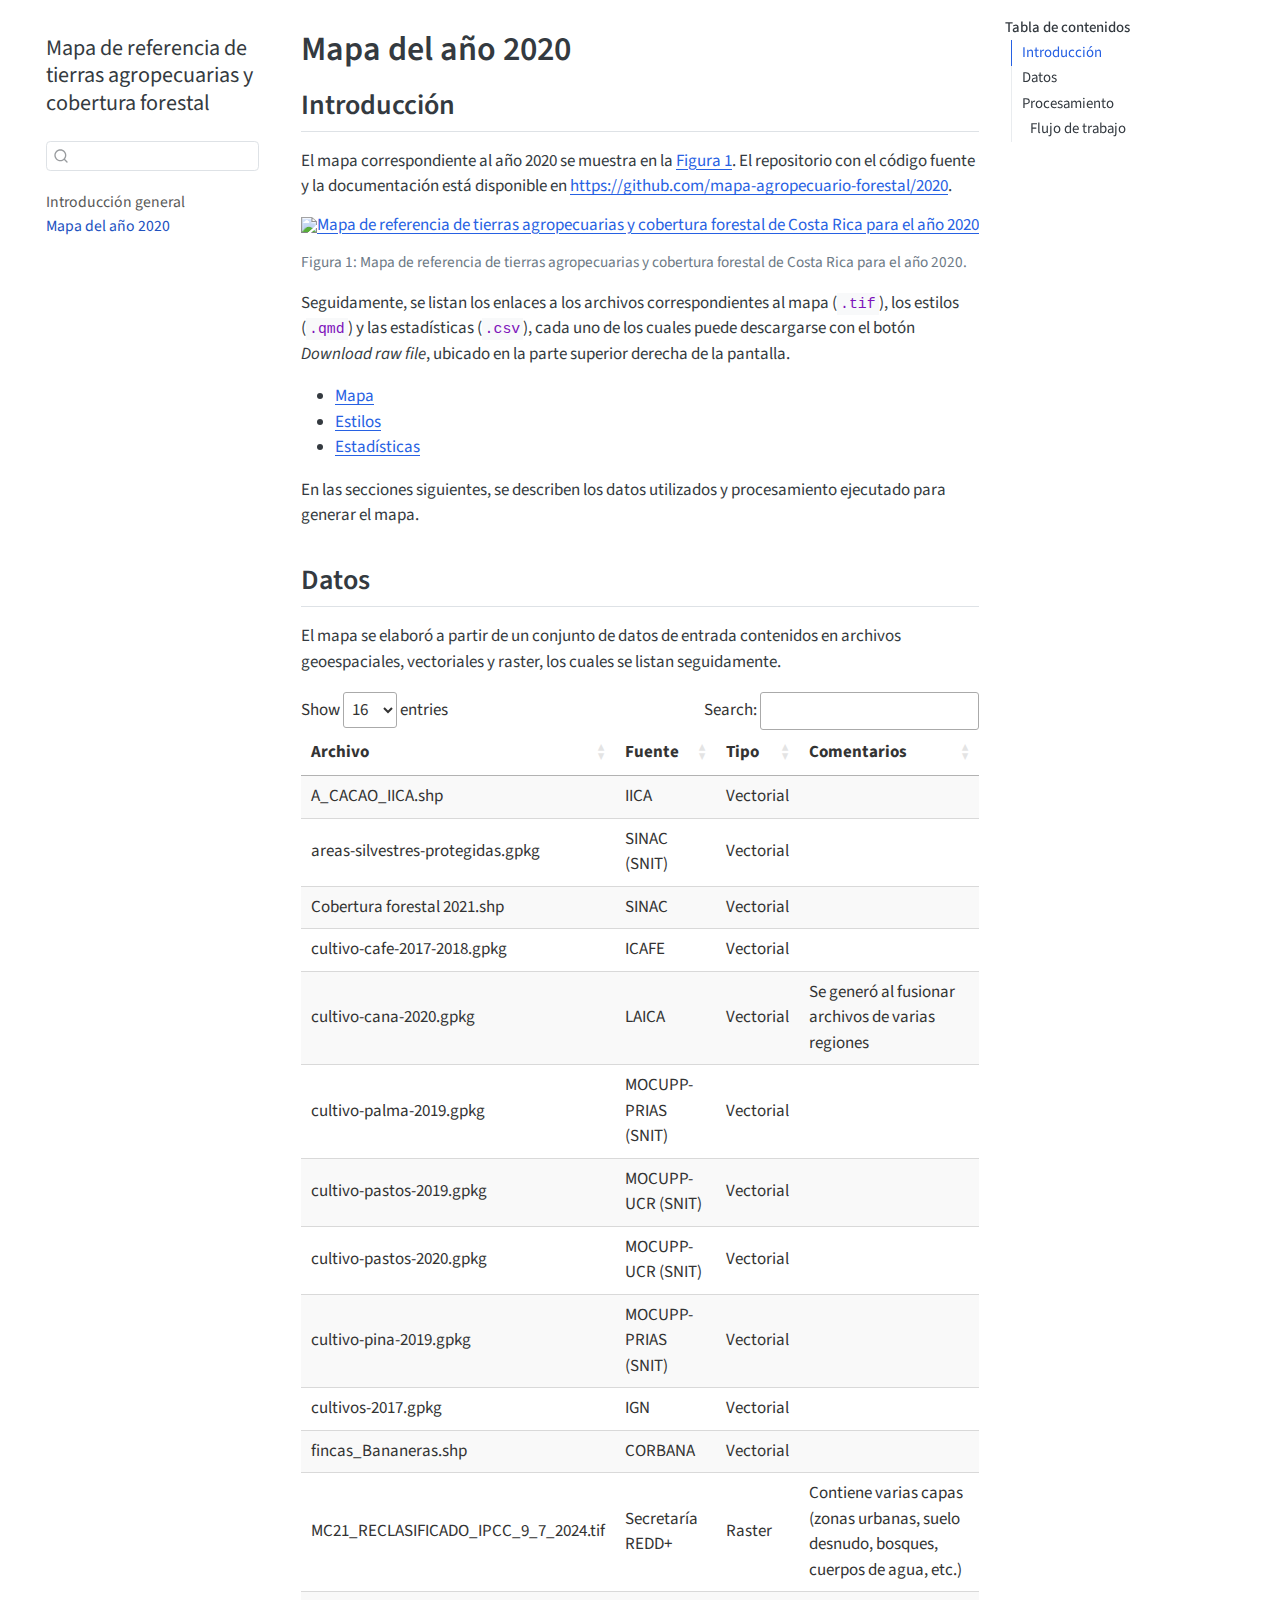
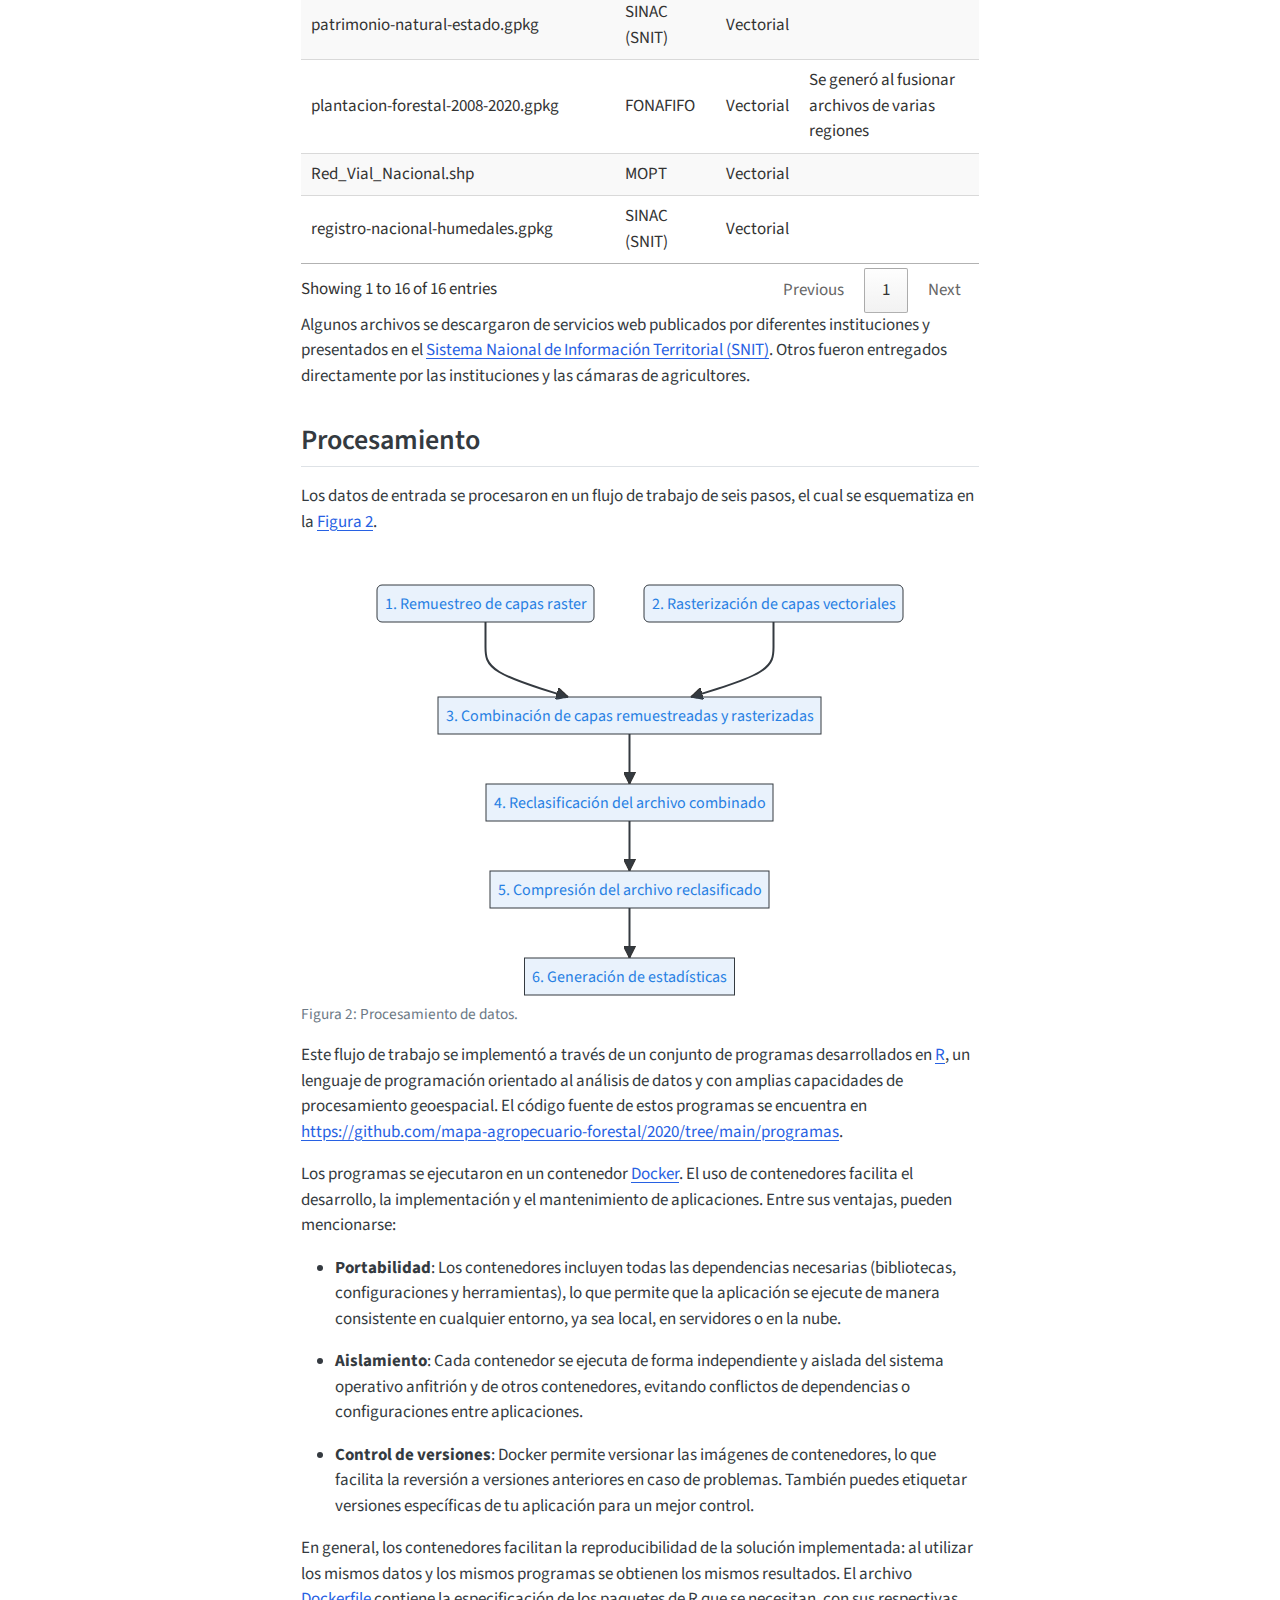
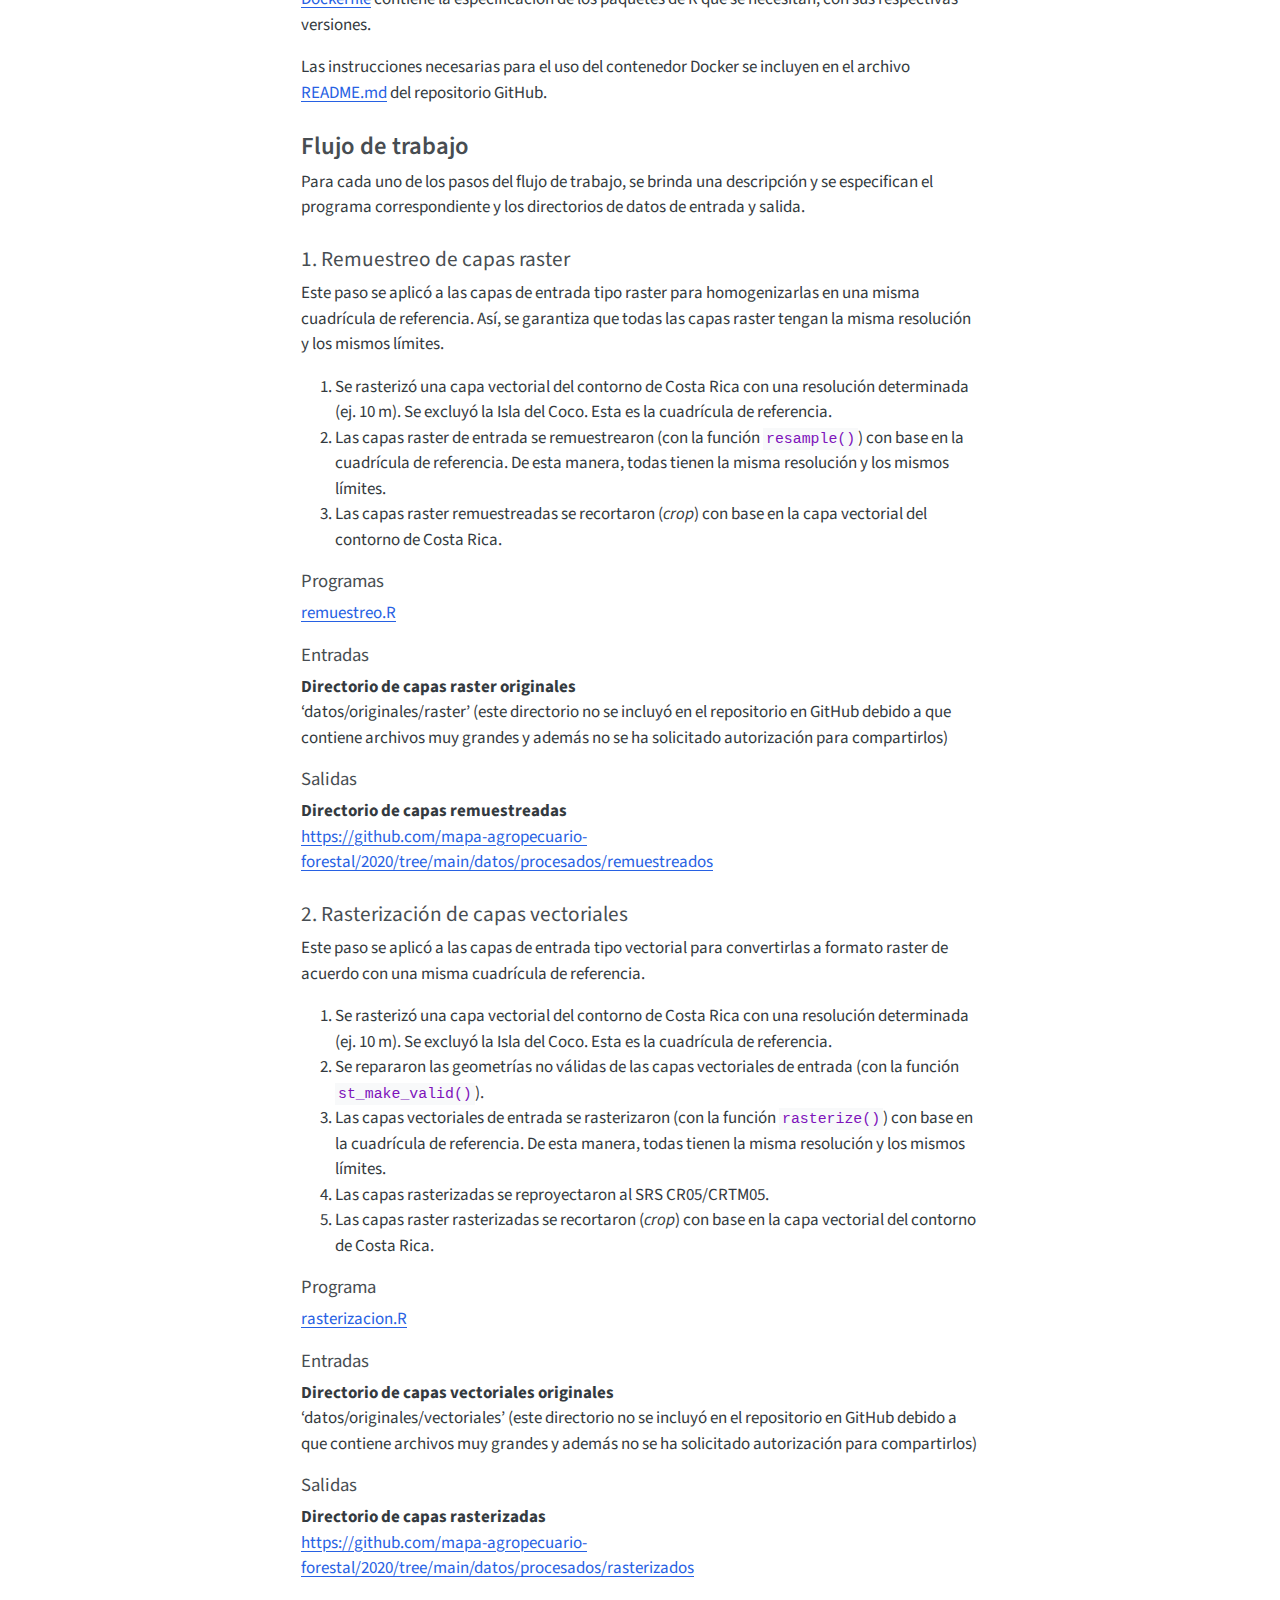
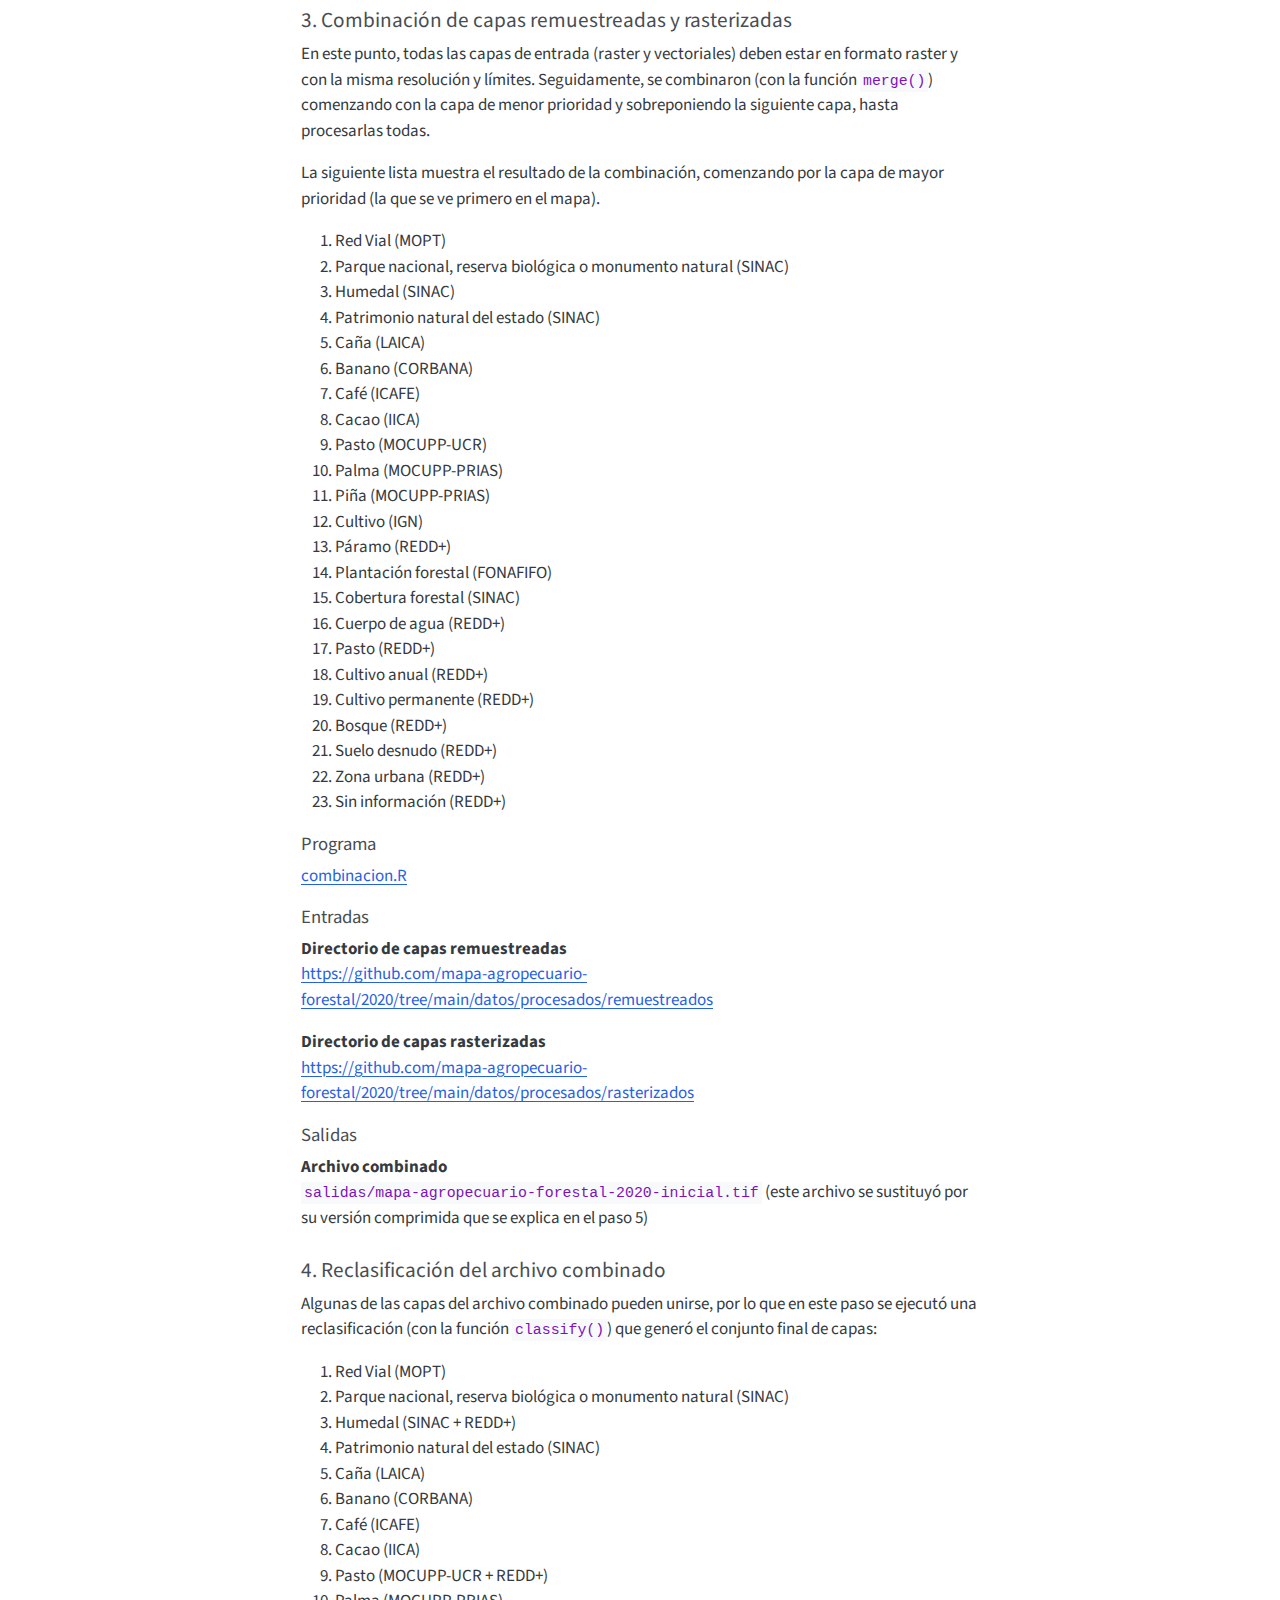
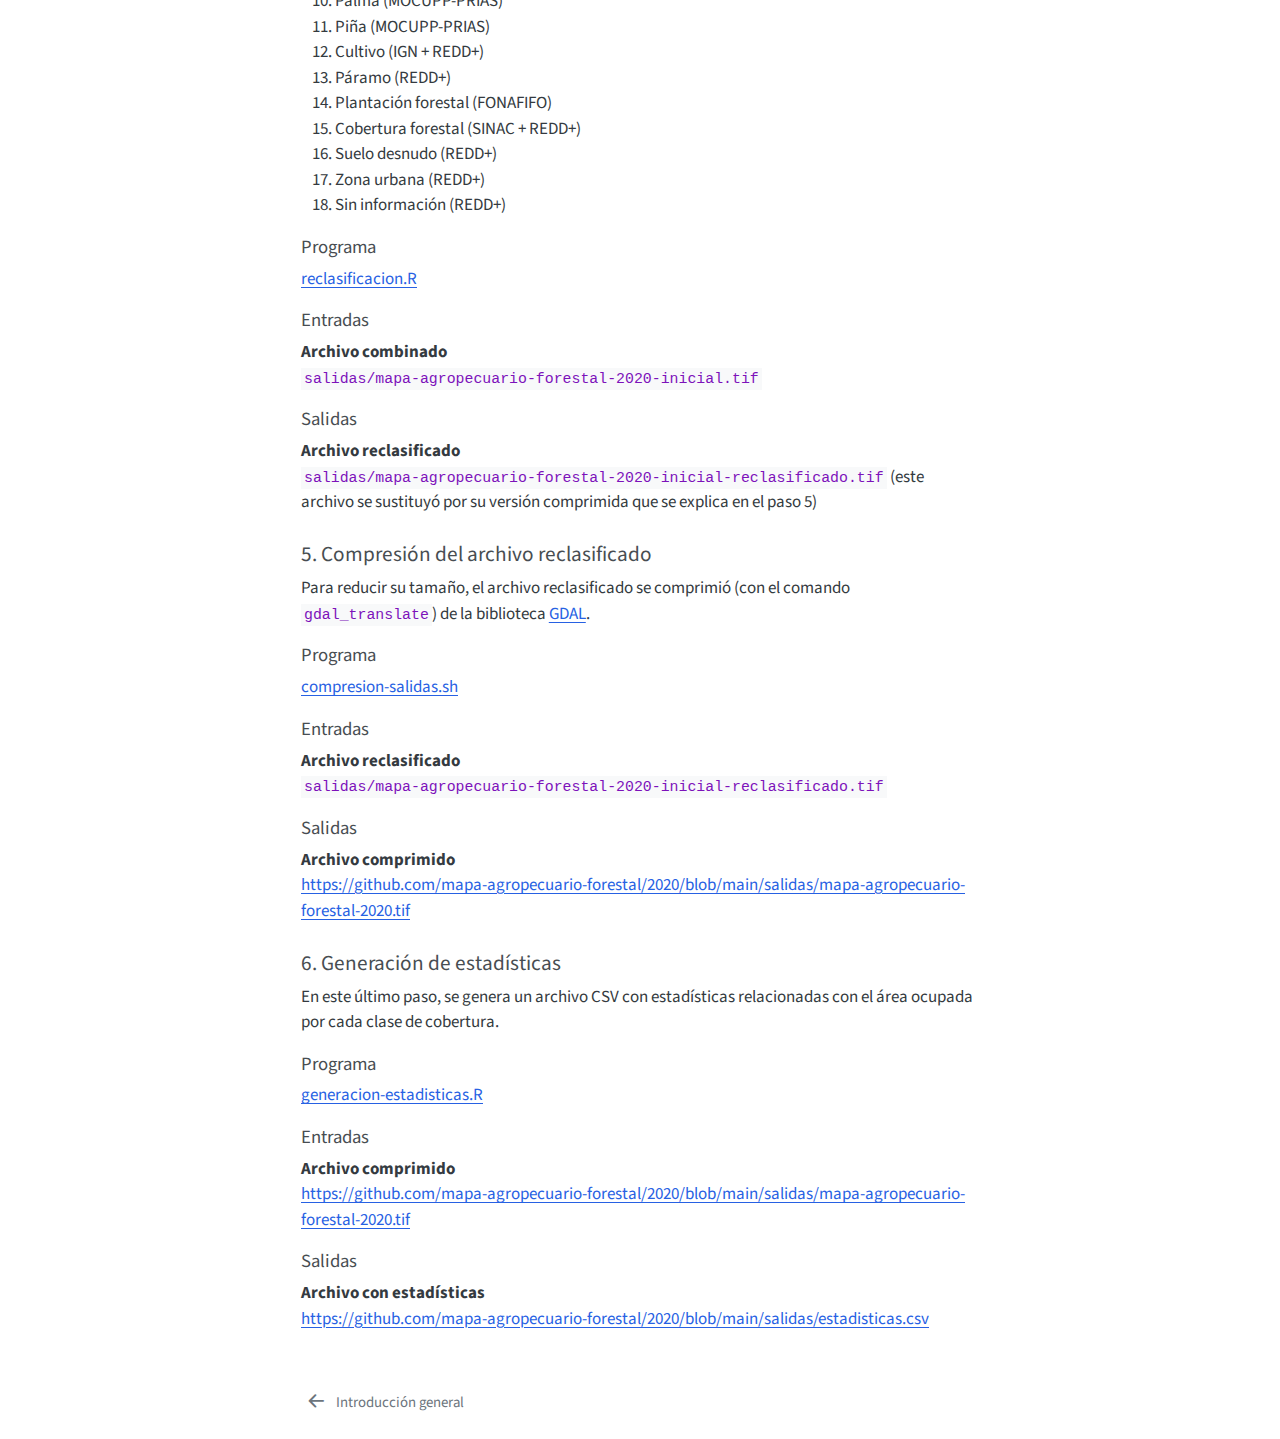
==== commit b9425438: "Modificar 2020/index.qmd - agregar enlaces a las principales salidas" ====
--- a/docs/2020/index.html
+++ b/docs/2020/index.html
@@ -177,7 +177,7 @@
 <section id="introducción" class="level2 unnumbered">
 <h2 class="unnumbered anchored" data-anchor-id="introducción">Introducción</h2>
 <p>El mapa correspondiente al año 2020 se muestra en la <a href="#fig-mapa-agropecuario-forestal-2020" class="quarto-xref">Figura&nbsp;<span>1</span></a>. El repositorio con el código fuente y la documentación está disponible en <a href="https://github.com/mapa-agropecuario-forestal/2020">https://github.com/mapa-agropecuario-forestal/2020</a>.</p>
-<div id="fig-mapa-agropecuario-forestal-2020" class="lightbox quarto-float quarto-figure quarto-figure-center anchored" alt="Mapa de referencia de tierras agropecuarias y cobertura forestal de Costa Rica para el año 2020" data-fig-align="center">
+<div id="fig-mapa-agropecuario-forestal-2020" class="lightbox quarto-float quarto-figure quarto-figure-center anchored" data-fig-align="center" alt="Mapa de referencia de tierras agropecuarias y cobertura forestal de Costa Rica para el año 2020">
 <figure class="quarto-float quarto-float-fig figure">
 <div aria-describedby="fig-mapa-agropecuario-forestal-2020-caption-0ceaefa1-69ba-4598-a22c-09a6ac19f8ca">
 <a href="https://raw.githubusercontent.com/mapa-agropecuario-forestal/2020/main/salidas/mapa-agropecuario-forestal-2020.png" class="lightbox" data-gallery="quarto-lightbox-gallery-1" title="Figura&nbsp;1: Mapa de referencia de tierras agropecuarias y cobertura forestal de Costa Rica para el año 2020."><img src="https://raw.githubusercontent.com/mapa-agropecuario-forestal/2020/main/salidas/mapa-agropecuario-forestal-2020.png" class="img-fluid quarto-figure quarto-figure-center figure-img" alt="Mapa de referencia de tierras agropecuarias y cobertura forestal de Costa Rica para el año 2020"></a>
@@ -187,14 +187,21 @@
 </figcaption>
 </figure>
 </div>
+<p>Seguidamente, se listan los enlaces a los archivos correspondientes al mapa (<code>.tif</code>), los estilos (<code>.qmd</code>) y las estadísticas (<code>.csv</code>), cada uno de los cuales puede descargarse con el botón <em>Download raw file</em>, ubicado en la parte superior derecha de la pantalla.</p>
+<ul>
+<li><a href="https://github.com/mapa-agropecuario-forestal/2020/blob/main/salidas/mapa-agropecuario-forestal-2020.tif">Mapa</a></li>
+<li><a href="https://github.com/mapa-agropecuario-forestal/2020/blob/main/salidas/mapa-agropecuario-forestal-2020.qml">Estilos</a></li>
+<li><a href="https://github.com/mapa-agropecuario-forestal/2020/blob/main/salidas/estadisticas.csv">Estadísticas</a></li>
+</ul>
+<p>En las secciones siguientes, se describen los datos utilizados y procesamiento ejecutado para generar el mapa.</p>
 </section>
 <section id="datos" class="level2 unnumbered">
 <h2 class="unnumbered anchored" data-anchor-id="datos">Datos</h2>
 <p>El mapa se elaboró a partir de un conjunto de datos de entrada contenidos en archivos geoespaciales, vectoriales y raster, los cuales se listan seguidamente.</p>
 <div class="cell">
 <div class="cell-output-display">
-<div class="datatables html-widget html-fill-item" id="htmlwidget-668ddc3cd99567286a13" style="width:100%;height:auto;"></div>
-<script type="application/json" data-for="htmlwidget-668ddc3cd99567286a13">{"x":{"filter":"none","vertical":false,"data":[["A_CACAO_IICA.shp","areas-silvestres-protegidas.gpkg","Cobertura forestal 2021.shp","cultivo-cafe-2017-2018.gpkg","cultivo-cana-2020.gpkg","cultivo-palma-2019.gpkg","cultivo-pastos-2019.gpkg","cultivo-pastos-2020.gpkg","cultivo-pina-2019.gpkg","cultivos-2017.gpkg","fincas_Bananeras.shp","MC21_RECLASIFICADO_IPCC_9_7_2024.tif","patrimonio-natural-estado.gpkg","plantacion-forestal-2008-2020.gpkg","Red_Vial_Nacional.shp","registro-nacional-humedales.gpkg"],["IICA","SINAC (SNIT)","SINAC","ICAFE","LAICA","MOCUPP-PRIAS (SNIT)","MOCUPP-UCR (SNIT)","MOCUPP-UCR (SNIT)","MOCUPP-PRIAS (SNIT)","IGN","CORBANA","Secretaría REDD+","SINAC (SNIT)","FONAFIFO","MOPT","SINAC (SNIT)"],["Vectorial","Vectorial","Vectorial","Vectorial","Vectorial","Vectorial","Vectorial","Vectorial","Vectorial","Vectorial","Vectorial","Raster","Vectorial","Vectorial","Vectorial","Vectorial"],["","","","","Se generó al fusionar archivos de varias regiones","","","","","","","Contiene varias capas (zonas urbanas, suelo desnudo, bosques, cuerpos de agua, etc.)","","Se generó al fusionar archivos de varias regiones","",""]],"container":"<table class=\"display\">\n  <thead>\n    <tr>\n      <th>Archivo<\/th>\n      <th>Fuente<\/th>\n      <th>Tipo<\/th>\n      <th>Comentarios<\/th>\n    <\/tr>\n  <\/thead>\n<\/table>","options":{"pageLength":16,"language":{"url":"//cdn.datatables.net/plug-ins/1.10.11/i18n/Spanish.json"},"columnDefs":[{"name":"Archivo","targets":0},{"name":"Fuente","targets":1},{"name":"Tipo","targets":2},{"name":"Comentarios","targets":3}],"order":[],"autoWidth":false,"orderClasses":false,"lengthMenu":[10,16,25,50,100]}},"evals":[],"jsHooks":[]}</script>
+<div class="datatables html-widget html-fill-item" id="htmlwidget-e4d9749e782a60260d5d" style="width:100%;height:auto;"></div>
+<script type="application/json" data-for="htmlwidget-e4d9749e782a60260d5d">{"x":{"filter":"none","vertical":false,"data":[["A_CACAO_IICA.shp","areas-silvestres-protegidas.gpkg","Cobertura forestal 2021.shp","cultivo-cafe-2017-2018.gpkg","cultivo-cana-2020.gpkg","cultivo-palma-2019.gpkg","cultivo-pastos-2019.gpkg","cultivo-pastos-2020.gpkg","cultivo-pina-2019.gpkg","cultivos-2017.gpkg","fincas_Bananeras.shp","MC21_RECLASIFICADO_IPCC_9_7_2024.tif","patrimonio-natural-estado.gpkg","plantacion-forestal-2008-2020.gpkg","Red_Vial_Nacional.shp","registro-nacional-humedales.gpkg"],["IICA","SINAC (SNIT)","SINAC","ICAFE","LAICA","MOCUPP-PRIAS (SNIT)","MOCUPP-UCR (SNIT)","MOCUPP-UCR (SNIT)","MOCUPP-PRIAS (SNIT)","IGN","CORBANA","Secretaría REDD+","SINAC (SNIT)","FONAFIFO","MOPT","SINAC (SNIT)"],["Vectorial","Vectorial","Vectorial","Vectorial","Vectorial","Vectorial","Vectorial","Vectorial","Vectorial","Vectorial","Vectorial","Raster","Vectorial","Vectorial","Vectorial","Vectorial"],["","","","","Se generó al fusionar archivos de varias regiones","","","","","","","Contiene varias capas (zonas urbanas, suelo desnudo, bosques, cuerpos de agua, etc.)","","Se generó al fusionar archivos de varias regiones","",""]],"container":"<table class=\"display\">\n  <thead>\n    <tr>\n      <th>Archivo<\/th>\n      <th>Fuente<\/th>\n      <th>Tipo<\/th>\n      <th>Comentarios<\/th>\n    <\/tr>\n  <\/thead>\n<\/table>","options":{"pageLength":16,"language":{"url":"//cdn.datatables.net/plug-ins/1.10.11/i18n/Spanish.json"},"columnDefs":[{"name":"Archivo","targets":0},{"name":"Fuente","targets":1},{"name":"Tipo","targets":2},{"name":"Comentarios","targets":3}],"order":[],"autoWidth":false,"orderClasses":false,"lengthMenu":[10,16,25,50,100]}},"evals":[],"jsHooks":[]}</script>
 </div>
 </div>
 <p>Algunos archivos se descargaron de servicios web publicados por diferentes instituciones y presentados en el <a href="https://www.snitcr.go.cr/">Sistema Naional de Información Territorial (SNIT)</a>. Otros fueron entregados directamente por las instituciones y las cámaras de agricultores.</p>
@@ -848,7 +855,7 @@
   </div>
 </nav>
 </div> <!-- /content -->
-<script>var lightboxQuarto = GLightbox({"selector":".lightbox","closeEffect":"zoom","loop":false,"openEffect":"zoom","descPosition":"bottom"});
+<script>var lightboxQuarto = GLightbox({"openEffect":"zoom","closeEffect":"zoom","loop":false,"selector":".lightbox","descPosition":"bottom"});
 (function() {
   let previousOnload = window.onload;
   window.onload = () => {
